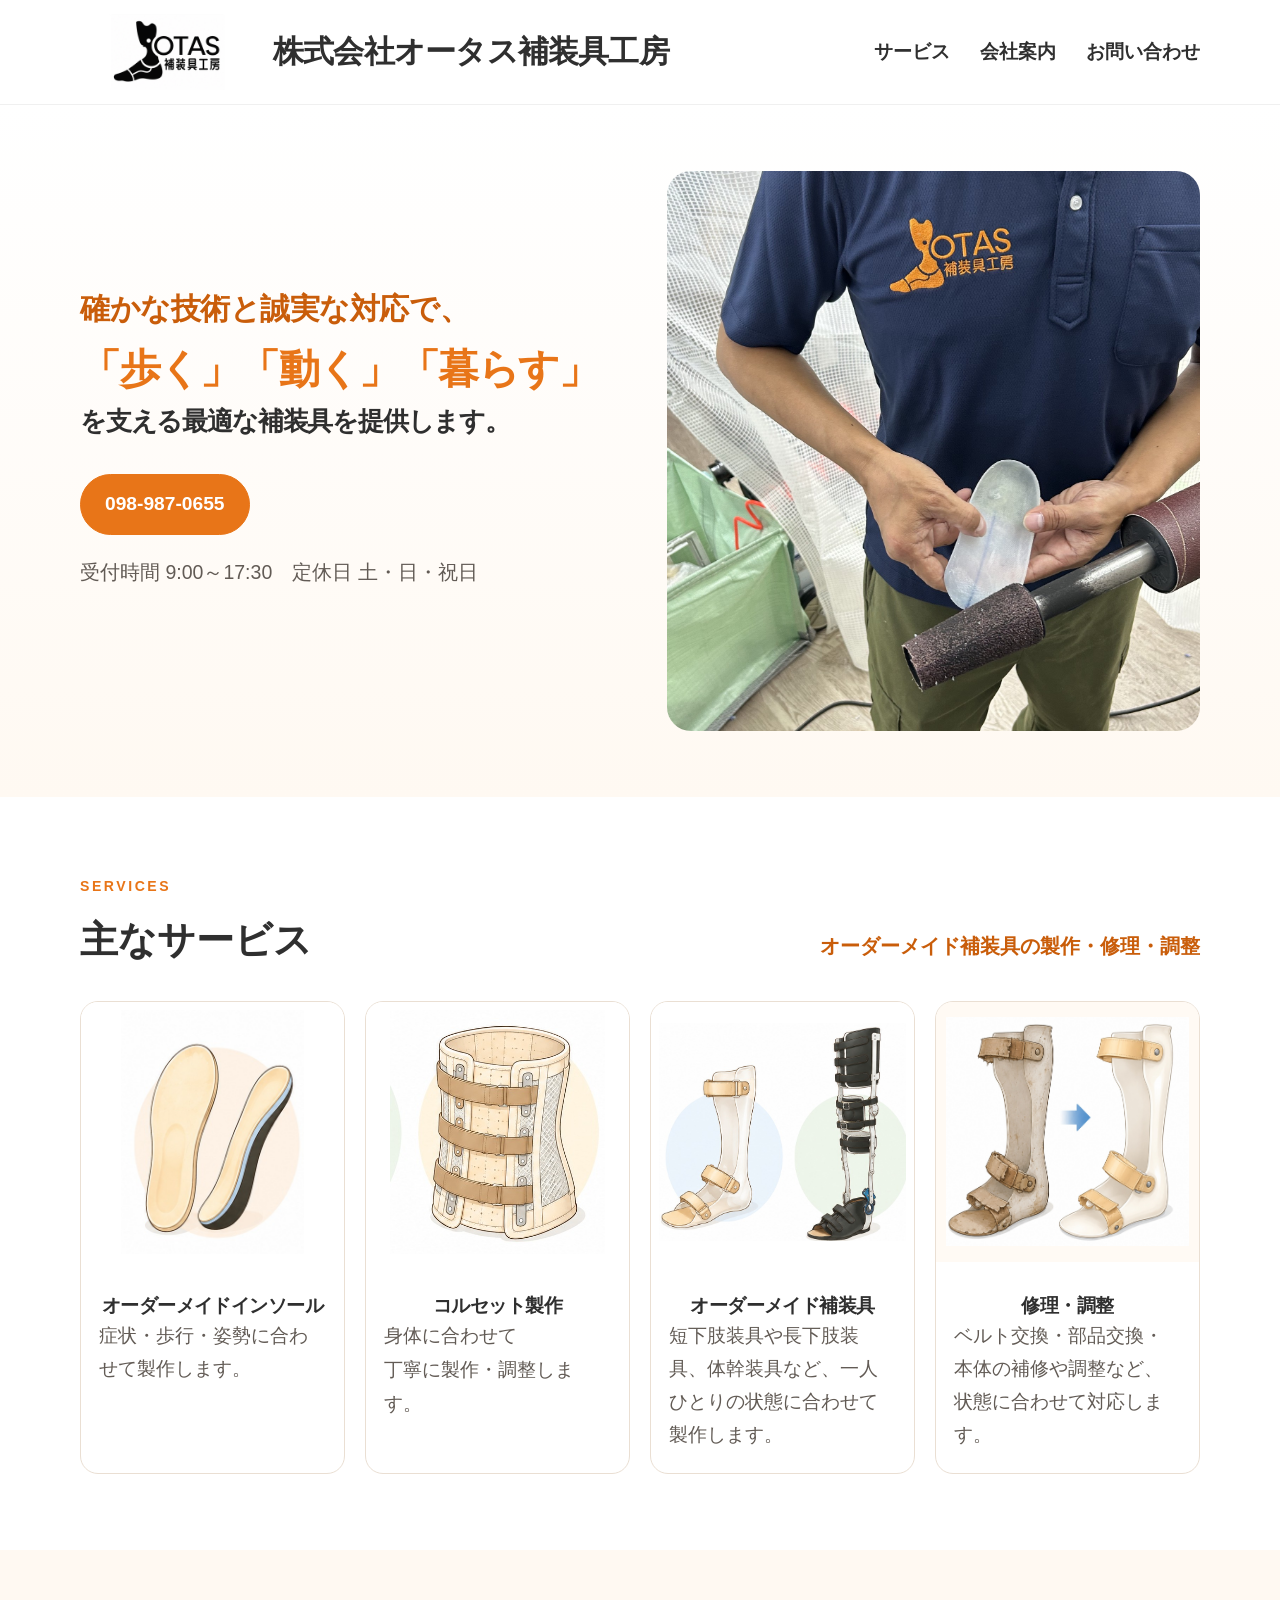
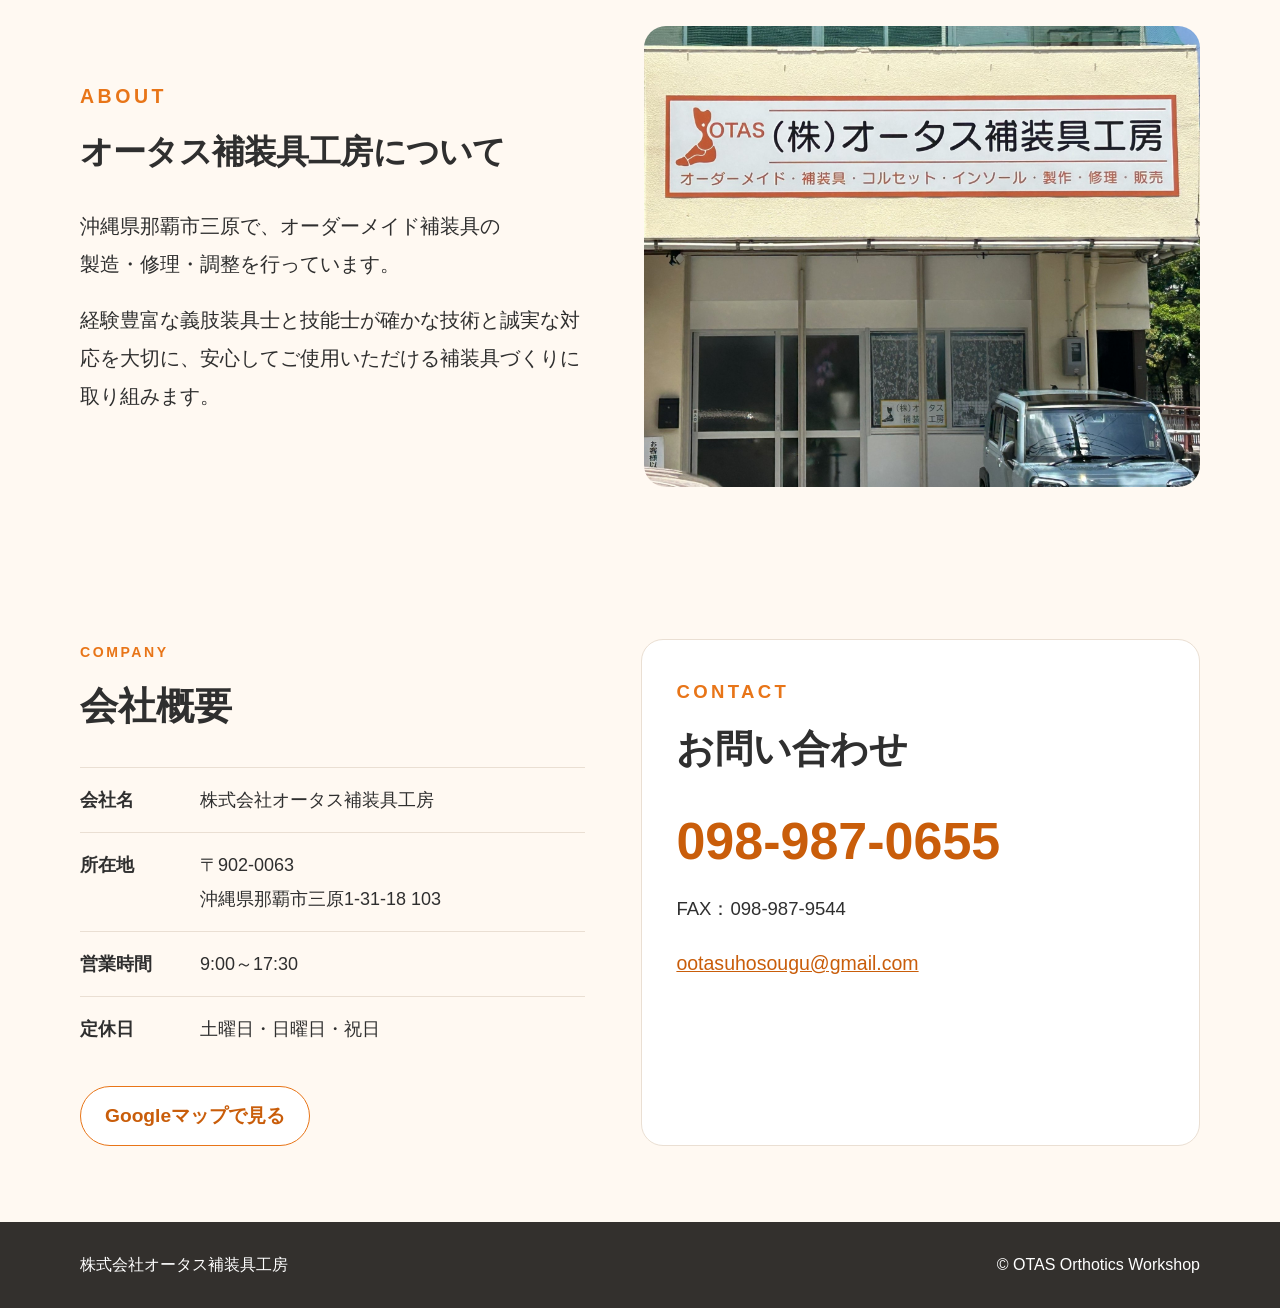
==== index.html @ a8b382e2 "Add files via upload" ====
<!doctype html>
<html lang="ja">
<head>
  <meta charset="utf-8">
  <meta name="viewport" content="width=device-width, initial-scale=1">
  <title>株式会社オータス補装具工房｜沖縄県那覇市</title>
  <meta name="description" content="沖縄県那覇市の株式会社オータス補装具工房。オーダーメイド補装具、コルセット、インソールの製作・修理・調整を行っています。">
  <link rel="stylesheet" href="style.css">
</head>
<body>
<header class="site-header">
  <div class="container header-inner">
    <a class="brand" href="#top">
      <img src="assets/logo.png" alt="OTAS 補装具工房">
      <span>株式会社オータス補装具工房</span>
    </a>
    <button class="menu-button" aria-expanded="false" aria-controls="site-nav">メニュー</button>
    <nav id="site-nav" class="site-nav">
      <a href="#services">サービス</a>
      <a href="#about">会社案内</a>
      <a href="#contact">お問い合わせ</a>
    </nav>
  </div>
</header>

<main id="top">
  <section class="hero">
    <div class="container hero-grid">
      <div class="hero-copy">
        <p class="eyebrow hero-one-line">確かな技術と誠実な対応で、</p>
        <h1>
          <span class="hero-phrase">「歩く」「動く」「暮らす」</span>
          <span class="hero-support-full">を支える最適な補装具を提供します。</span>
        </h1>
        
        <a class="button primary" href="tel:0989870655">098-987-0655</a>
        <p class="small-note">受付時間 9:00～17:30　定休日 土・日・祝日</p>
      </div>
      <img class="hero-photo" src="assets/hero-work-rotated.jpg" alt="インソールを仕上げている様子">
    </div>
  </section>

  <section id="services" class="section">
    <div class="container">
      <p class="section-kicker">SERVICES</p>
      <div class="services-heading">
        <h2>主なサービス</h2>
        <p>オーダーメイド補装具の製作・修理・調整</p>
      </div>
      <div class="service-grid">
        <article>
          <img class="service-photo service-photo-contain" src="assets/insole-service.jpg" alt="オーダーメイドインソール">
          <h3>オーダーメイドインソール</h3>
          <p>症状・歩行・姿勢に合わせて製作します。</p>
        </article>
        <article>
          <img class="service-photo service-photo-contain" src="assets/corset-service-v9.jpg" alt="コルセット製作">
          <h3>コルセット製作</h3>
          <p>身体に合わせて<br>丁寧に製作・調整します。</p>
        </article>
        <article>
          <img class="service-photo service-photo-contain" src="assets/orthotics-service.jpg" alt="短下肢装具と長下肢装具">
          <h3>オーダーメイド補装具</h3>
          <p>短下肢装具や長下肢装具、体幹装具など、一人ひとりの状態に合わせて製作します。</p>
        </article>
        <article>
          <img class="service-photo service-photo-contain repair-before-after" src="assets/repair-service-v9.jpg" alt="修理前と修理後の短下肢装具">
          <h3>修理・調整</h3>
          <p>ベルト交換・部品交換・本体の補修や調整など、状態に合わせて対応します。</p>
        </article>
      </div>
    </div>
  </section>

  <section id="about" class="section soft">
    <div class="container about-grid">
      <div>
        <p class="section-kicker">ABOUT</p>
        <h2 class="about-title">オータス補装具工房について</h2>
        <p class="about-copy">
          <span class="about-line">沖縄県那覇市三原で、オーダーメイド補装具の</span>
          <span class="about-line">製造・修理・調整を行っています。</span>
          <span class="about-gap" aria-hidden="true"></span>
          <span class="about-line">経験豊富な義肢装具士と技能士が確かな技術と誠実な対応を大切に、安心してご使用いただける補装具づくりに取り組みます。</span>
        </p>
      </div>
      <img src="assets/exterior.jpg" alt="株式会社オータス補装具工房の外観">
    </div>
  </section>

  <section id="contact" class="section soft">
    <div class="container contact-grid">
      <div>
        <p class="section-kicker">COMPANY</p>
        <h2>会社概要</h2>
        <dl>
          <div><dt>会社名</dt><dd>株式会社オータス補装具工房</dd></div>
          <div><dt>所在地</dt><dd>〒902-0063<br>沖縄県那覇市三原1-31-18 103</dd></div>
          <div><dt>営業時間</dt><dd>9:00～17:30</dd></div>
          <div><dt>定休日</dt><dd>土曜日・日曜日・祝日</dd></div>
        </dl>
        <a class="button secondary" target="_blank" rel="noopener" href="https://www.google.com/maps/search/?api=1&query=%E6%B2%96%E7%B8%84%E7%9C%8C%E9%82%A3%E8%A6%87%E5%B8%82%E4%B8%89%E5%8E%9F1-31-18">Googleマップで見る</a>
      </div>
      <div class="contact-box">
        <p class="section-kicker">CONTACT</p>
        <h2>お問い合わせ</h2>
        <a class="phone" href="tel:0989870655">098-987-0655</a>
        <p>FAX：098-987-9544</p>
        <a class="mail" href="mailto:ootasuhosougu@gmail.com">ootasuhosougu@gmail.com</a>
      </div>
    </div>
  </section>
</main>

<footer>
  <div class="container footer-inner">
    <span>株式会社オータス補装具工房</span>
    <span>© OTAS Orthotics Workshop</span>
  </div>
</footer>
<script src="script.js"></script>
</body>
</html>
---- style.css ----
:root{
  --orange:#e87518;
  --orange-dark:#c95d0a;
  --cream:#fff9f2;
  --text:#2f2f2f;
  --muted:#625b55;
  --line:#eadfd3;
  --max:1120px;
}
*{box-sizing:border-box}
html{scroll-behavior:smooth}
body{
  margin:0;
  font-family:"Yu Mincho","Hiragino Mincho ProN","Noto Serif JP","Yu Gothic","Hiragino Kaku Gothic ProN",sans-serif;
  color:var(--text);
  line-height:1.9;
  background:#fff;
  font-size:18px;
}
img{display:block;max-width:100%}
a{color:inherit}
.container{width:min(calc(100% - 40px),var(--max));margin:auto}
.site-header{position:sticky;top:0;z-index:10;background:rgba(255,255,255,.97);border-bottom:1px solid rgba(0,0,0,.06)}
.header-inner{min-height:78px;display:flex;align-items:center;justify-content:space-between;gap:24px}
.brand{display:flex;align-items:center;gap:14px;text-decoration:none;font-weight:700;font-size:1.22rem}
.brand img{width:118px;height:52px;object-fit:contain}
.site-nav{display:flex;gap:30px}
.site-nav a{text-decoration:none;font-weight:700;font-size:1rem}
.menu-button{display:none;border:1px solid var(--line);background:#fff;border-radius:999px;padding:9px 15px;font-size:1rem}

.hero{padding:66px 0;background:linear-gradient(180deg,#fff 0%,var(--cream) 100%)}
.hero-grid{display:grid;grid-template-columns:1fr 1fr;gap:54px;align-items:center}
.eyebrow{color:var(--orange-dark);font-weight:700;margin:0 0 12px;font-size:1.22rem}
h1{font-size:clamp(2.15rem,4vw,3.7rem);line-height:1.5;margin:0;letter-spacing:.01em}
.hero-keywords{color:var(--orange);white-space:nowrap}
.hero-sub{color:var(--muted);font-weight:700;margin:24px 0;font-size:1.22rem}
.hero-photo{width:100%;height:560px;object-fit:cover;object-position:center 48%;border-radius:24px}
.button{display:inline-flex;align-items:center;justify-content:center;min-height:50px;padding:11px 24px;border-radius:999px;text-decoration:none;font-weight:700;border:1px solid var(--orange);font-size:1.20rem}
.primary{background:var(--orange);color:#fff}
.secondary{background:#fff;color:var(--orange-dark)}
.small-note{font-size:1.22rem;color:var(--muted)}

.section{padding:76px 0}
.soft{background:var(--cream)}
.section-kicker{font-size:.88rem;letter-spacing:.18em;color:var(--orange);font-weight:800;margin:0}
h2{font-size:clamp(1.85rem,3vw,2.45rem);margin:4px 0 24px}
.service-grid{display:grid;grid-template-columns:repeat(4,1fr);gap:20px}
.service-grid article{border:1px solid var(--line);border-radius:18px;overflow:hidden;background:#fff}
.service-grid img{width:100%;height:220px;object-fit:cover}
.service-grid h3{font-size:1.38rem;margin:20px 20px 8px}
.service-grid p{font-size:1.20rem;color:var(--muted);margin:0 20px 22px}

.about-grid{display:grid;grid-template-columns:1fr 1.1fr;gap:58px;align-items:center}
.about-grid p{font-size:1.22rem}
.about-grid img{width:100%;max-height:500px;object-fit:cover;border-radius:22px}
.gallery{display:grid;grid-template-columns:repeat(3,1fr);gap:20px}
.gallery figure{margin:0}
.gallery img{width:100%;height:320px;object-fit:cover;border-radius:18px}
.gallery figcaption{font-weight:700;padding-top:12px;font-size:1.22rem}

.contact-grid{display:grid;grid-template-columns:.95fr 1.05fr;gap:56px}
dl{margin:0 0 24px}
dl div{display:grid;grid-template-columns:120px 1fr;border-top:1px solid var(--line);padding:15px 0}
dt{font-weight:700}
dd{margin:0}
.contact-box{background:#fff;border:1px solid var(--line);border-radius:22px;padding:34px}
.contact-box p,.contact-box a{font-size:1.22rem}
.phone{display:block;color:var(--orange-dark);font-size:clamp(2.1rem,5vw,3.25rem)!important;font-weight:800;text-decoration:none;line-height:1.2;margin:14px 0}
.mail{color:var(--orange-dark);overflow-wrap:anywhere}

footer{background:#33302d;color:#fff;padding:28px 0}
.footer-inner{display:flex;justify-content:space-between;gap:20px;font-size:1rem}

@media(max-width:900px){
  body{font-size:17px}
  .brand span{display:none}
  .menu-button{display:block}
  .site-nav{display:none;position:absolute;top:78px;left:0;right:0;background:#fff;padding:18px 20px;border-bottom:1px solid var(--line);flex-direction:column}
  .site-nav.open{display:flex}
  .hero-grid,.about-grid,.contact-grid{grid-template-columns:1fr}
  .hero-photo{height:500px}
  .service-grid{grid-template-columns:repeat(2,1fr)}
}
@media(max-width:620px){
  body{font-size:17px}
  .container{width:min(calc(100% - 28px),var(--max))}
  .hero{padding:52px 0}
  h1{font-size:2rem}
  .hero-keywords{font-size:.92em}
  .hero-photo{height:430px}
  .service-grid,.gallery{grid-template-columns:1fr}
  .service-grid img{height:250px}
  .gallery img{height:320px}
  .section{padding:64px 0}
  dl div{grid-template-columns:95px 1fr}
  .footer-inner{flex-direction:column}
}

/* Final readability adjustments */
.keep-line{
  display:block;
  white-space:nowrap;
  font-size:.84em;
  letter-spacing:-.025em;
  line-height:1.25;
}
.support-line{
  display:block;
  margin-top:.18em;
}
.service-grid h3{
  white-space:nowrap;
  font-size:1.18rem;
  letter-spacing:-.03em;
}
.service-grid p{
  font-size:1.18rem;
  line-height:1.75;
}
.site-nav a{
  font-size:1.16rem;
}
.company-list dt,
.company-list dd,
.contact-box p,
.mail{
  font-size:1.16rem;
}
.gallery figcaption{
  font-size:1.18rem;
}
@media(max-width:1100px){
  .keep-line{font-size:.74em}
  .service-grid h3{font-size:1.05rem}
}
@media(max-width:900px){
  body{font-size:18px}
  .keep-line{
    font-size:.82em;
    letter-spacing:-.045em;
  }
  .service-grid h3{
    font-size:1.18rem;
  }
}
@media(max-width:620px){
  body{font-size:17.5px}
  .keep-line{
    font-size:.66em;
    letter-spacing:-.06em;
  }
  .support-line{
    font-size:.92em;
  }
  .service-grid h3{
    font-size:1.17rem;
    white-space:nowrap;
  }
  .service-grid p{
    font-size:1.08rem;
  }
}

/* v4 requested layout refinements */
.hero-copy{
  min-width:0;
}
.hero-one-line{
  white-space:nowrap;
  font-size:clamp(1.4rem,2.2vw,2.15rem);
  line-height:1.25;
  letter-spacing:.01em;
  margin-bottom:18px;
}
h1{
  display:flex;
  flex-direction:column;
  gap:.10em;
}
.hero-phrase{
  display:block;
  white-space:nowrap;
  color:var(--orange);
  font-size:clamp(2rem,3.2vw,3.25rem);
  line-height:1.25;
  letter-spacing:-.035em;
}
.hero-support{
  display:block;
  white-space:nowrap;
  font-size:clamp(1.55rem,2.6vw,2.55rem);
  line-height:1.3;
  letter-spacing:-.03em;
}
.hero-final{
  display:block;
  font-size:clamp(1.55rem,2.6vw,2.55rem);
  line-height:1.3;
}
.services-heading{
  display:flex;
  align-items:baseline;
  justify-content:space-between;
  gap:28px;
  margin-bottom:24px;
}
.services-heading h2{
  margin-bottom:0;
  white-space:nowrap;
}
.services-heading p{
  margin:0;
  font-size:1.28rem;
  font-weight:700;
  color:var(--orange-dark);
  text-align:right;
}
.about-title{
  white-space:nowrap;
  font-size:clamp(1.8rem,2.6vw,2.45rem);
  letter-spacing:-.025em;
}
@media(max-width:1100px){
  .hero-one-line{font-size:1.55rem}
  .hero-phrase{font-size:2.55rem}
  .hero-support,.hero-final{font-size:2rem}
  .services-heading p{font-size:1.16rem}
}
@media(max-width:900px){
  .services-heading{
    align-items:flex-start;
  }
  .services-heading p{
    max-width:52%;
  }
  .about-title{
    font-size:2rem;
  }
}
@media(max-width:620px){
  .hero-one-line{
    font-size:1.16rem;
    letter-spacing:-.04em;
  }
  .hero-phrase{
    font-size:1.55rem;
    letter-spacing:-.07em;
  }
  .hero-support{
    font-size:1.29rem;
    letter-spacing:-.065em;
  }
  .hero-final{
    font-size:1.38rem;
  }
  .services-heading{
    display:grid;
    grid-template-columns:auto 1fr;
    align-items:end;
    gap:12px;
  }
  .services-heading h2{
    font-size:1.72rem;
  }
  .services-heading p{
    max-width:none;
    font-size:.96rem;
    line-height:1.45;
  }
  .about-title{
    font-size:1.6rem;
    letter-spacing:-.05em;
  }
}

/* v5 service image refinements */
.service-grid article:nth-child(3) img,
.service-grid article:nth-child(4) img{
  object-fit:cover;
  object-position:center;
}

/* v6: 修理・調整画像をカード枠内に収める */
.service-grid article:nth-child(4) img{
  width:100%;
  height:220px;
  object-fit:contain;
  object-position:center;
  background:#fffaf4;
  padding:10px;
}
@media(max-width:620px){
  .service-grid article:nth-child(4) img{
    height:250px;
    padding:12px;
  }
}

/* v7: ユーザー提供画像を実サイトへ反映 */
.service-grid .service-photo-contain{
  width:100%;
  height:260px;
  object-fit:contain !important;
  object-position:center;
  background:#fff;
  padding:8px;
}
.service-grid .repair-before-after{
  height:260px;
  padding:6px;
}
@media(max-width:900px){
  .service-grid .service-photo-contain,
  .service-grid .repair-before-after{
    height:300px;
  }
}
@media(max-width:620px){
  .service-grid .service-photo-contain,
  .service-grid .repair-before-after{
    height:auto;
    max-height:440px;
  }
}

/* v8 service image replacements */
.service-grid .service-photo-contain{
  width:100%;
  height:260px;
  object-fit:contain !important;
  object-position:center;
  background:#fff;
  padding:8px;
}
@media(max-width:900px){
  .service-grid .service-photo-contain{height:300px;}
}
@media(max-width:620px){
  .service-grid .service-photo-contain{height:auto;max-height:440px;}
}

/* v9: requested service image replacements */
.service-grid .service-photo-contain{
  width:100%;
  height:260px;
  object-fit:contain !important;
  object-position:center;
  background:#fff;
  padding:8px;
}


/* v12: サービス4項目の画像・見出し・本文の開始位置をそろえる */
.service-grid > article{
  display:grid;
  grid-template-rows:260px 3.2em 1fr;
  align-items:start;
}

.service-grid > article > img{
  width:100%;
  height:260px !important;
  object-fit:contain !important;
  object-position:center;
  background:#fff;
  padding:8px;
}

.service-grid > article > h3{
  min-height:3.2em;
  margin:14px 18px 8px !important;
  display:flex;
  align-items:center;
  justify-content:center;
  text-align:center;
  line-height:1.35;
}

.service-grid > article > p{
  margin:0 18px 22px !important;
}

@media(max-width:900px){
  .service-grid > article{
    grid-template-rows:300px 3.2em 1fr;
  }
  .service-grid > article > img{
    height:300px !important;
  }
}

@media(max-width:620px){
  .service-grid > article{
    grid-template-rows:auto auto 1fr;
  }
  .service-grid > article > img{
    height:auto !important;
    max-height:440px;
  }
  .service-grid > article > h3{
    min-height:auto;
  }
}

/* v13-fixed: final typography refinements requested by user */

/* Header: larger logo + company name */
.site-header .header-inner{
  min-height:104px;
}
.site-header .brand{
  gap:18px;
  font-weight:800;
}
.site-header .brand img{
  width:175px;
  height:78px;
  object-fit:contain;
}
.site-header .brand span{
  font-size:clamp(1.75rem,2.45vw,2.45rem);
  line-height:1.15;
  white-space:nowrap;
  letter-spacing:-.025em;
}

/* Hero lead line */
.hero-one-line{
  white-space:nowrap;
  font-size:clamp(1.6rem,2.35vw,2.25rem) !important;
  font-weight:800;
  line-height:1.2;
  letter-spacing:-.015em;
}

/* Main hero phrase and the requested one-line supporting sentence */
.hero-phrase{
  display:block;
  white-space:nowrap;
  font-size:clamp(2.2rem,3.2vw,3.25rem) !important;
  line-height:1.22;
}
.hero-support-full{
  display:block;
  white-space:nowrap;
  font-size:clamp(1.42rem,2.05vw,2.03rem);
  line-height:1.35;
  letter-spacing:-.045em;
  margin-top:.12em;
}

/* About copy */
.about-copy{
  font-size:1.22rem;
  line-height:1.95;
}

/* Keep corset requested break readable */
.service-grid > article:nth-child(2) > p{
  line-height:1.8;
}

/* Tablet */
@media(max-width:1100px){
  .site-header .brand img{
    width:145px;
    height:66px;
  }
  .site-header .brand span{
    font-size:1.85rem;
  }
  .hero-one-line{
    font-size:1.55rem !important;
  }
  .hero-support-full{
    font-size:1.52rem;
    letter-spacing:-.055em;
  }
}

/* Mobile: retain the existing compact header behavior */
@media(max-width:900px){
  .site-header .header-inner{
    min-height:82px;
  }
  .site-header .brand img{
    width:128px;
    height:58px;
  }
  .site-header .brand span{
    display:none;
  }
}

@media(max-width:620px){
  .hero-one-line{
    font-size:1.15rem !important;
    letter-spacing:-.045em;
  }
  .hero-phrase{
    font-size:1.58rem !important;
    letter-spacing:-.065em;
  }
  .hero-support-full{
    font-size:1.08rem;
    letter-spacing:-.07em;
  }
  .about-copy{
    font-size:1.08rem;
  }
}

/* v14: requested spacing and ABOUT line breaks */
.hero-copy .button.primary{
  margin-top:2.2rem;
}

/* ABOUT: exact requested visual line structure */
.about-copy .about-line{
  display:block;
}
.about-copy .about-gap{
  display:block;
  height:1.15rem;
}
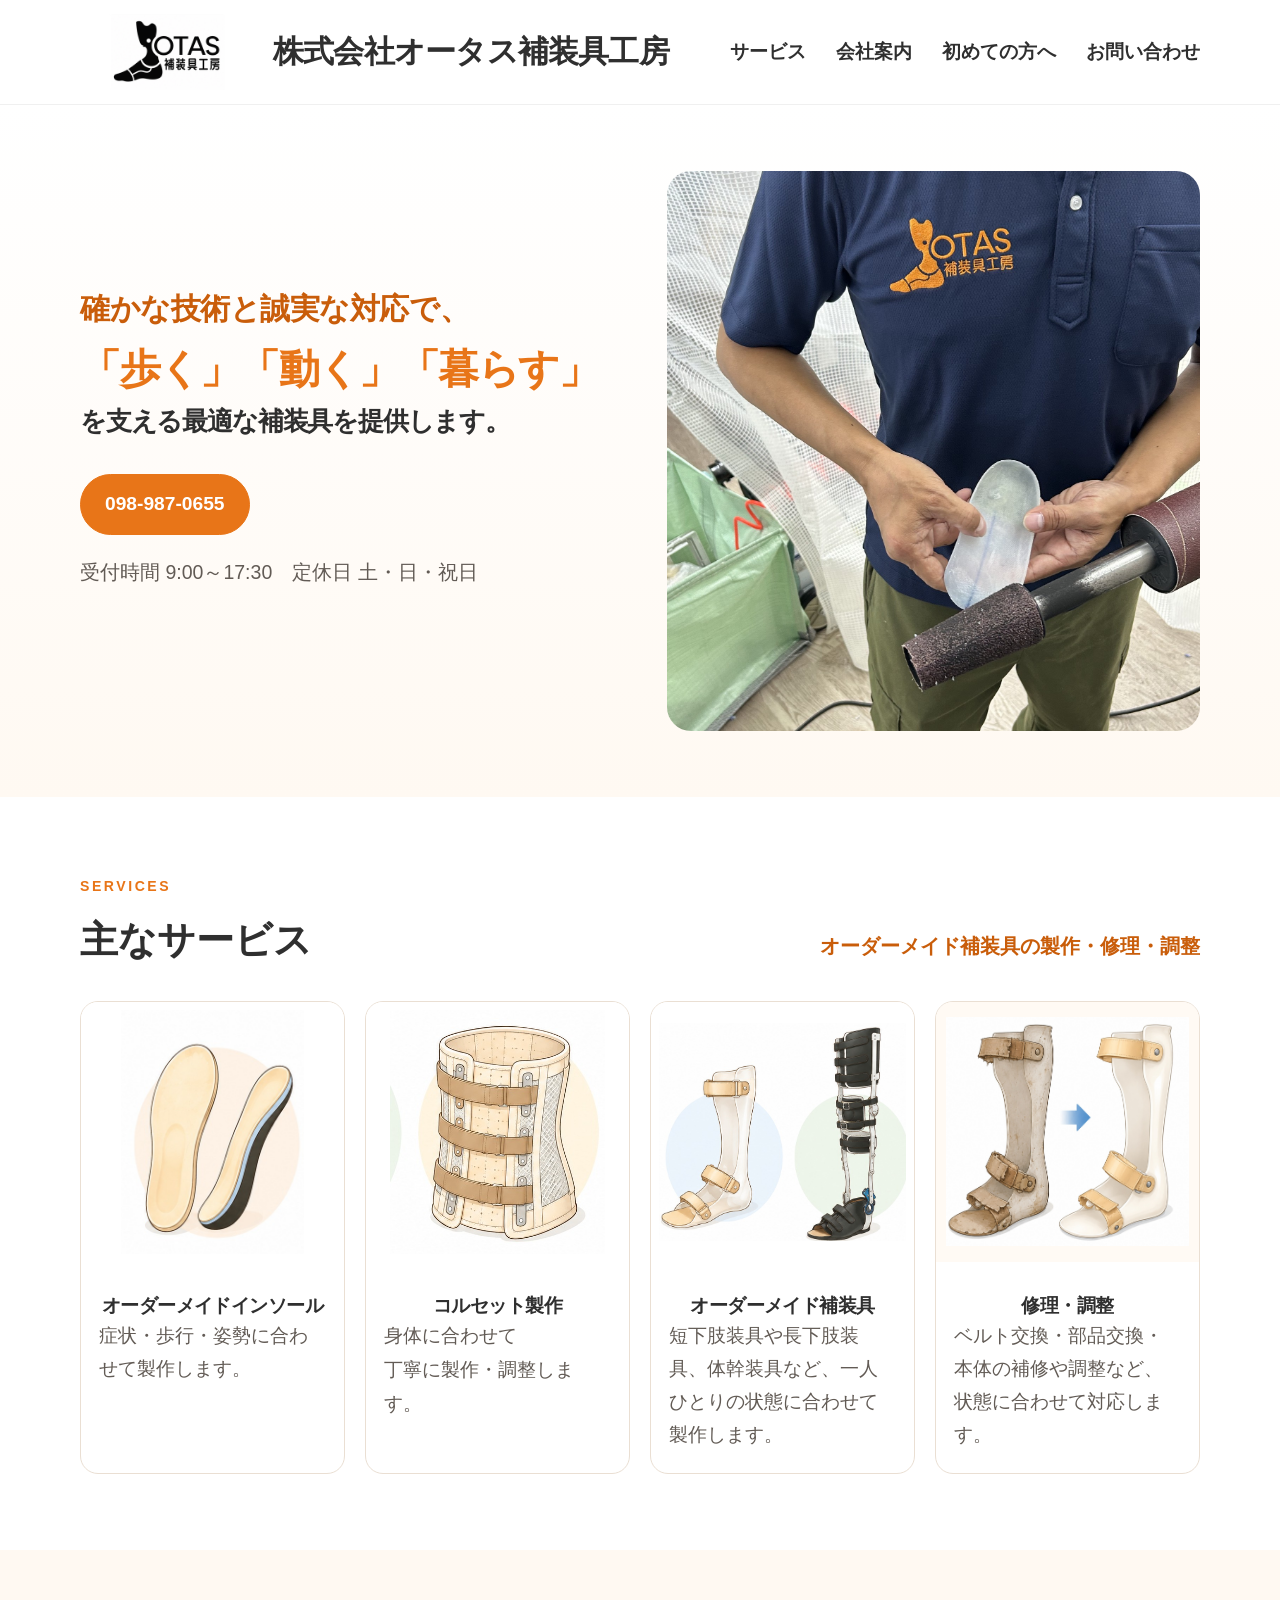
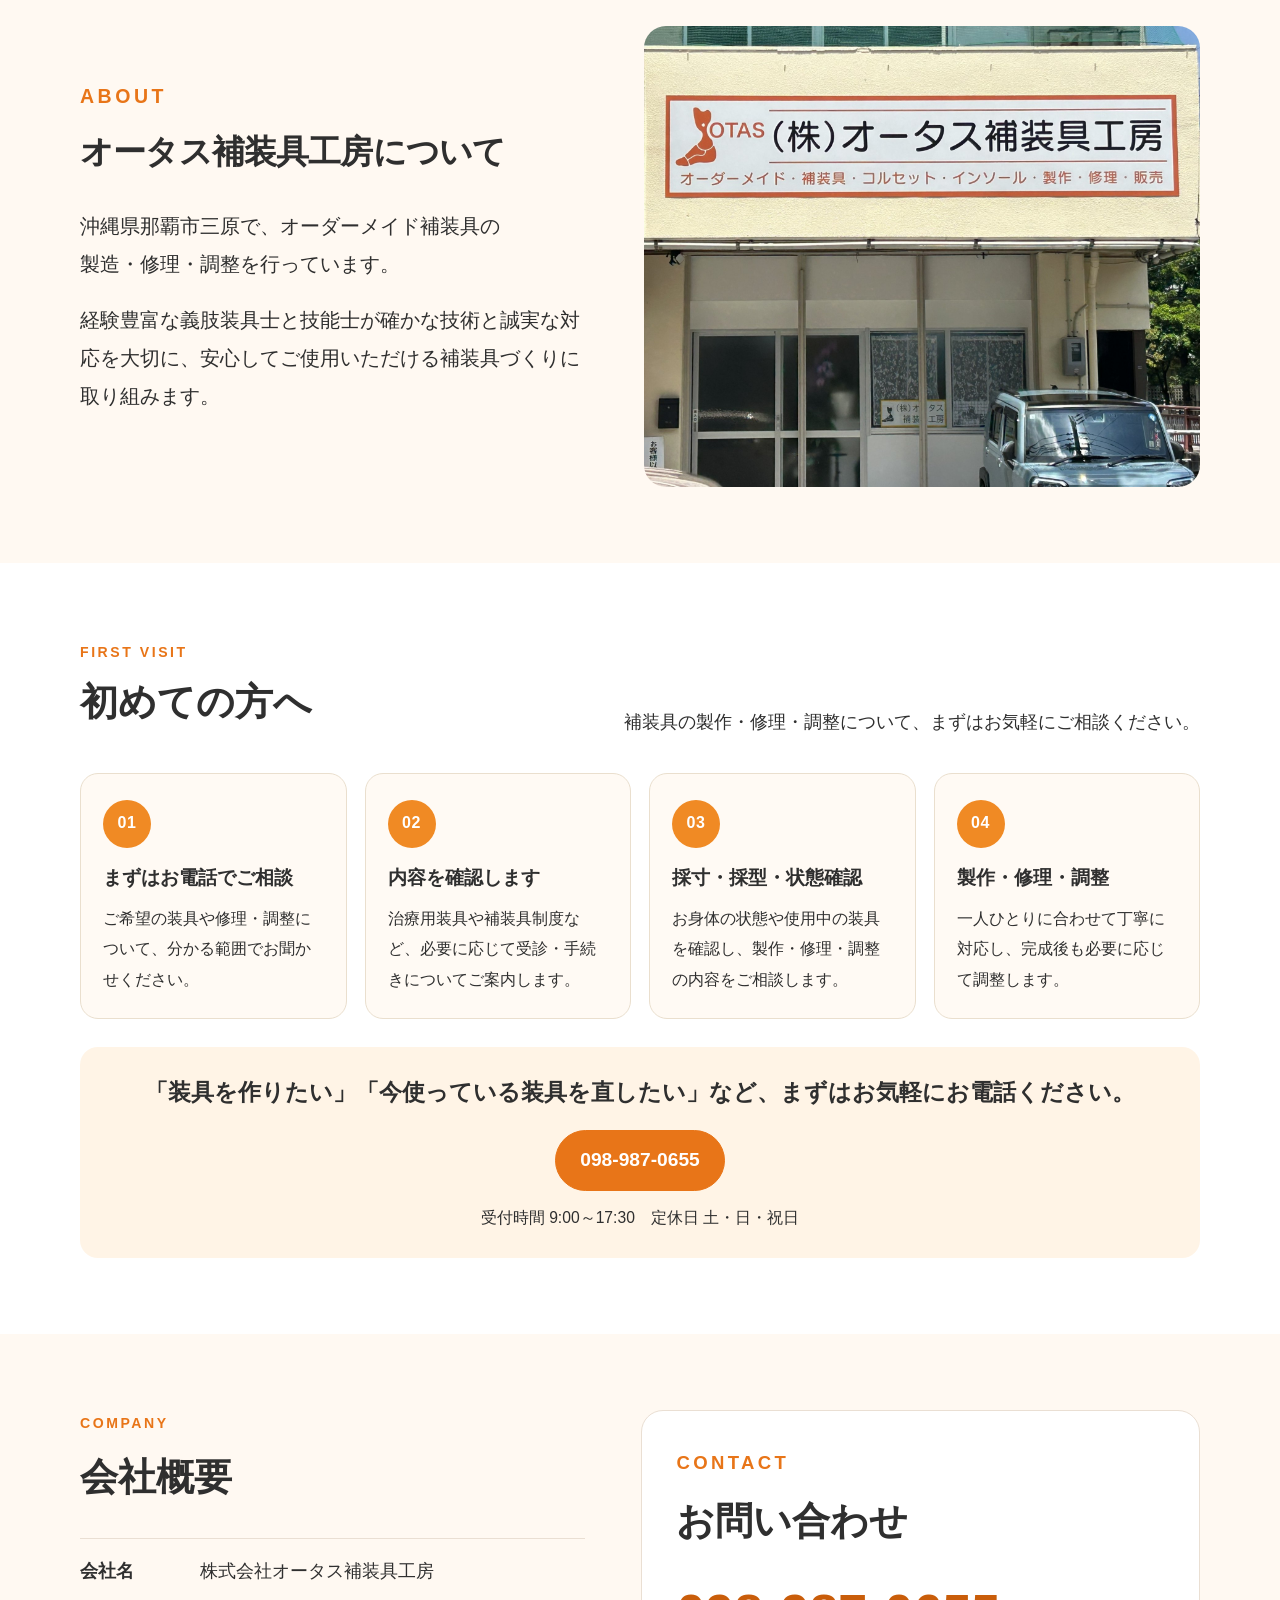
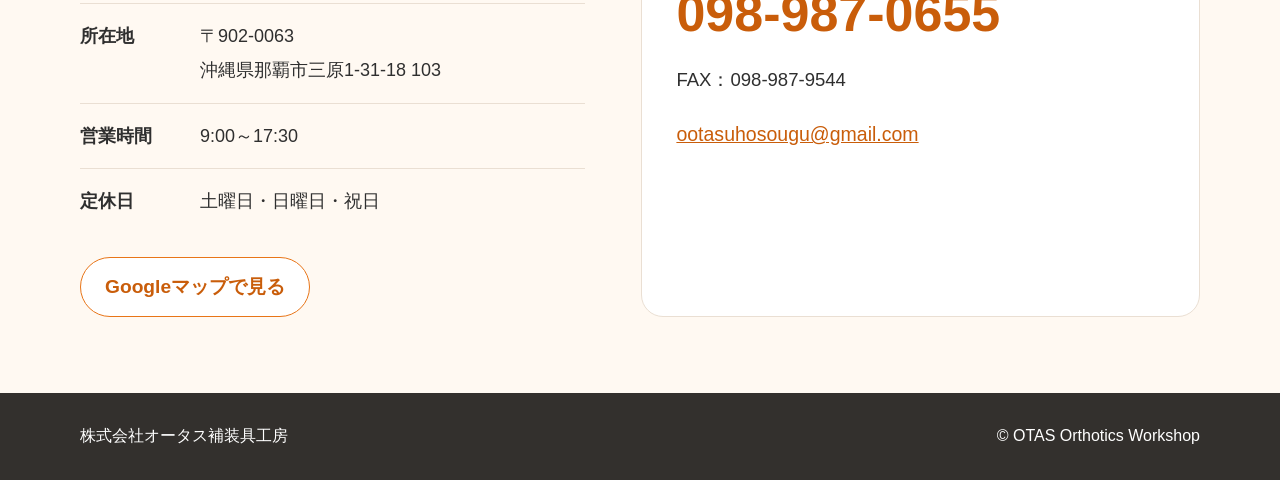
==== commit 37b48459: "Add files via upload" ====
--- a/index.html
+++ b/index.html
@@ -3,9 +3,112 @@
 <head>
   <meta charset="utf-8">
   <meta name="viewport" content="width=device-width, initial-scale=1">
-  <title>株式会社オータス補装具工房｜沖縄県那覇市</title>
-  <meta name="description" content="沖縄県那覇市の株式会社オータス補装具工房。オーダーメイド補装具、コルセット、インソールの製作・修理・調整を行っています。">
+  <title>オータス補装具工房｜沖縄県那覇市の補装具・オーダーメイドインソール</title>
+  <meta name="description" content="沖縄県那覇市三原の株式会社オータス補装具工房。短下肢装具・長下肢装具・コルセット・オーダーメイドインソールなど、補装具の製作・修理・調整に対応しています。">
   <link rel="stylesheet" href="style.css">
+
+  <meta name="description" content="沖縄県那覇市三原のオータス補装具工房。オーダーメイド補装具、短下肢装具・長下肢装具、コルセット、インソールの製作・修理・調整を行っています。">
+  <meta name="robots" content="index,follow,max-image-preview:large">
+  <link rel="canonical" href="https://otas-hosougukoubou.com/">
+  <meta property="og:locale" content="ja_JP">
+  <meta property="og:type" content="website">
+  <meta property="og:site_name" content="オータス補装具工房">
+  <meta property="og:title" content="オータス補装具工房｜沖縄県那覇市のオーダーメイド補装具・インソール">
+  <meta property="og:description" content="沖縄県那覇市三原のオータス補装具工房。オーダーメイド補装具、短下肢装具・長下肢装具、コルセット、インソールの製作・修理・調整を行っています。">
+  <meta property="og:url" content="https://otas-hosougukoubou.com/">
+  <meta name="twitter:card" content="summary">
+<script type="application/ld+json">
+{
+  "@context": "https://schema.org",
+  "@type": "LocalBusiness",
+  "@id": "https://otas-hosougukoubou.com/#business",
+  "name": "株式会社オータス補装具工房",
+  "alternateName": "オータス補装具工房",
+  "url": "https://otas-hosougukoubou.com/",
+  "telephone": "+81-98-987-0655",
+  "email": "ootasuhosougu@gmail.com",
+  "description": "沖縄県那覇市三原で、オーダーメイド補装具の製造・修理・調整を行う補装具工房です。",
+  "address": {
+    "@type": "PostalAddress",
+    "postalCode": "902-0063",
+    "streetAddress": "三原1-31-18 103",
+    "addressLocality": "那覇市",
+    "addressRegion": "沖縄県",
+    "addressCountry": "JP"
+  },
+  "areaServed": [
+    {
+      "@type": "City",
+      "name": "那覇市"
+    },
+    {
+      "@type": "AdministrativeArea",
+      "name": "沖縄県"
+    }
+  ],
+  "openingHoursSpecification": [
+    {
+      "@type": "OpeningHoursSpecification",
+      "dayOfWeek": [
+        "Monday",
+        "Tuesday",
+        "Wednesday",
+        "Thursday",
+        "Friday"
+      ],
+      "opens": "09:00",
+      "closes": "17:30"
+    }
+  ],
+  "knowsAbout": [
+    "補装具",
+    "短下肢装具",
+    "長下肢装具",
+    "コルセット",
+    "オーダーメイドインソール",
+    "装具修理",
+    "装具調整"
+  ],
+  "hasOfferCatalog": {
+    "@type": "OfferCatalog",
+    "name": "主なサービス",
+    "itemListElement": [
+      {
+        "@type": "Offer",
+        "itemOffered": {
+          "@type": "Service",
+          "name": "オーダーメイドインソール",
+          "serviceType": "症状・歩行・姿勢に合わせたオーダーメイドインソール製作"
+        }
+      },
+      {
+        "@type": "Offer",
+        "itemOffered": {
+          "@type": "Service",
+          "name": "コルセット製作",
+          "serviceType": "身体に合わせたコルセットの製作・調整"
+        }
+      },
+      {
+        "@type": "Offer",
+        "itemOffered": {
+          "@type": "Service",
+          "name": "オーダーメイド補装具",
+          "serviceType": "短下肢装具・長下肢装具などのオーダーメイド補装具製作"
+        }
+      },
+      {
+        "@type": "Offer",
+        "itemOffered": {
+          "@type": "Service",
+          "name": "修理・調整",
+          "serviceType": "補装具のベルト交換・部品交換・本体補修・適合調整"
+        }
+      }
+    ]
+  }
+}
+</script>
 </head>
 <body>
 <header class="site-header">
@@ -18,6 +121,7 @@
     <nav id="site-nav" class="site-nav">
       <a href="#services">サービス</a>
       <a href="#about">会社案内</a>
+      <a href="#first-visit">初めての方へ</a>
       <a href="#contact">お問い合わせ</a>
     </nav>
   </div>
@@ -88,6 +192,49 @@
     </div>
   </section>
 
+
+  <section id="first-visit" class="section first-visit">
+    <div class="container">
+      <p class="section-kicker">FIRST VISIT</p>
+      <div class="first-visit-heading">
+        <h2>初めての方へ</h2>
+        <p>補装具の製作・修理・調整について、まずはお気軽にご相談ください。</p>
+      </div>
+
+      <div class="first-visit-grid">
+        <article class="visit-step">
+          <span class="step-number">01</span>
+          <h3>まずはお電話でご相談</h3>
+          <p>ご希望の装具や修理・調整について、分かる範囲でお聞かせください。</p>
+        </article>
+
+        <article class="visit-step">
+          <span class="step-number">02</span>
+          <h3>内容を確認します</h3>
+          <p>治療用装具や補装具制度など、必要に応じて受診・手続きについてご案内します。</p>
+        </article>
+
+        <article class="visit-step">
+          <span class="step-number">03</span>
+          <h3>採寸・採型・状態確認</h3>
+          <p>お身体の状態や使用中の装具を確認し、製作・修理・調整の内容をご相談します。</p>
+        </article>
+
+        <article class="visit-step">
+          <span class="step-number">04</span>
+          <h3>製作・修理・調整</h3>
+          <p>一人ひとりに合わせて丁寧に対応し、完成後も必要に応じて調整します。</p>
+        </article>
+      </div>
+
+      <div class="first-visit-note">
+        <p>「装具を作りたい」「今使っている装具を直したい」など、まずはお気軽にお電話ください。</p>
+        <a class="button primary" href="tel:0989870655">098-987-0655</a>
+        <span>受付時間 9:00～17:30　定休日 土・日・祝日</span>
+      </div>
+    </div>
+  </section>
+
   <section id="contact" class="section soft">
     <div class="container contact-grid">
       <div>
--- a/style.css
+++ b/style.css
@@ -524,3 +524,118 @@
   display:block;
   height:1.15rem;
 }
+
+
+/* v17: 初めての方へ / ご依頼の流れ */
+.first-visit{
+  background:#fff;
+}
+.first-visit-heading{
+  display:flex;
+  align-items:end;
+  justify-content:space-between;
+  gap:28px;
+  margin-bottom:34px;
+}
+.first-visit-heading h2{
+  margin:0;
+}
+.first-visit-heading p{
+  margin:0;
+  max-width:620px;
+  font-size:1.12rem;
+  line-height:1.8;
+}
+.first-visit-grid{
+  display:grid;
+  grid-template-columns:repeat(4, 1fr);
+  gap:18px;
+}
+.visit-step{
+  position:relative;
+  padding:26px 22px 24px;
+  border:1px solid #eadfce;
+  border-radius:18px;
+  background:#fffaf4;
+  min-height:220px;
+}
+.step-number{
+  display:inline-flex;
+  align-items:center;
+  justify-content:center;
+  width:48px;
+  height:48px;
+  margin-bottom:16px;
+  border-radius:50%;
+  background:#f08a24;
+  color:#fff;
+  font-weight:800;
+  font-size:1rem;
+  letter-spacing:.04em;
+}
+.visit-step h3{
+  margin:0 0 12px;
+  font-size:1.18rem;
+  line-height:1.45;
+}
+.visit-step p{
+  margin:0;
+  font-size:1.03rem;
+  line-height:1.85;
+}
+.first-visit-note{
+  margin-top:28px;
+  padding:26px 28px;
+  border-radius:18px;
+  background:#fff4e6;
+  text-align:center;
+}
+.first-visit-note p{
+  margin:0 0 18px;
+  font-size:1.18rem;
+  font-weight:700;
+  line-height:1.7;
+}
+.first-visit-note .button{
+  margin:0 auto 12px;
+}
+.first-visit-note span{
+  display:block;
+  font-size:.98rem;
+}
+
+@media(max-width:1000px){
+  .first-visit-grid{
+    grid-template-columns:repeat(2, 1fr);
+  }
+  .first-visit-heading{
+    display:block;
+  }
+  .first-visit-heading p{
+    margin-top:12px;
+  }
+}
+
+@media(max-width:620px){
+  .first-visit-grid{
+    grid-template-columns:1fr;
+  }
+  .visit-step{
+    min-height:auto;
+  }
+  .first-visit-note{
+    padding:22px 18px;
+  }
+}
+
+/* v17.1: 初めての方へ・電話案内文を少し大きく */
+.first-visit-note p{
+  font-size:1.42rem;
+  line-height:1.7;
+}
+
+@media(max-width:620px){
+  .first-visit-note p{
+    font-size:1.25rem;
+  }
+}
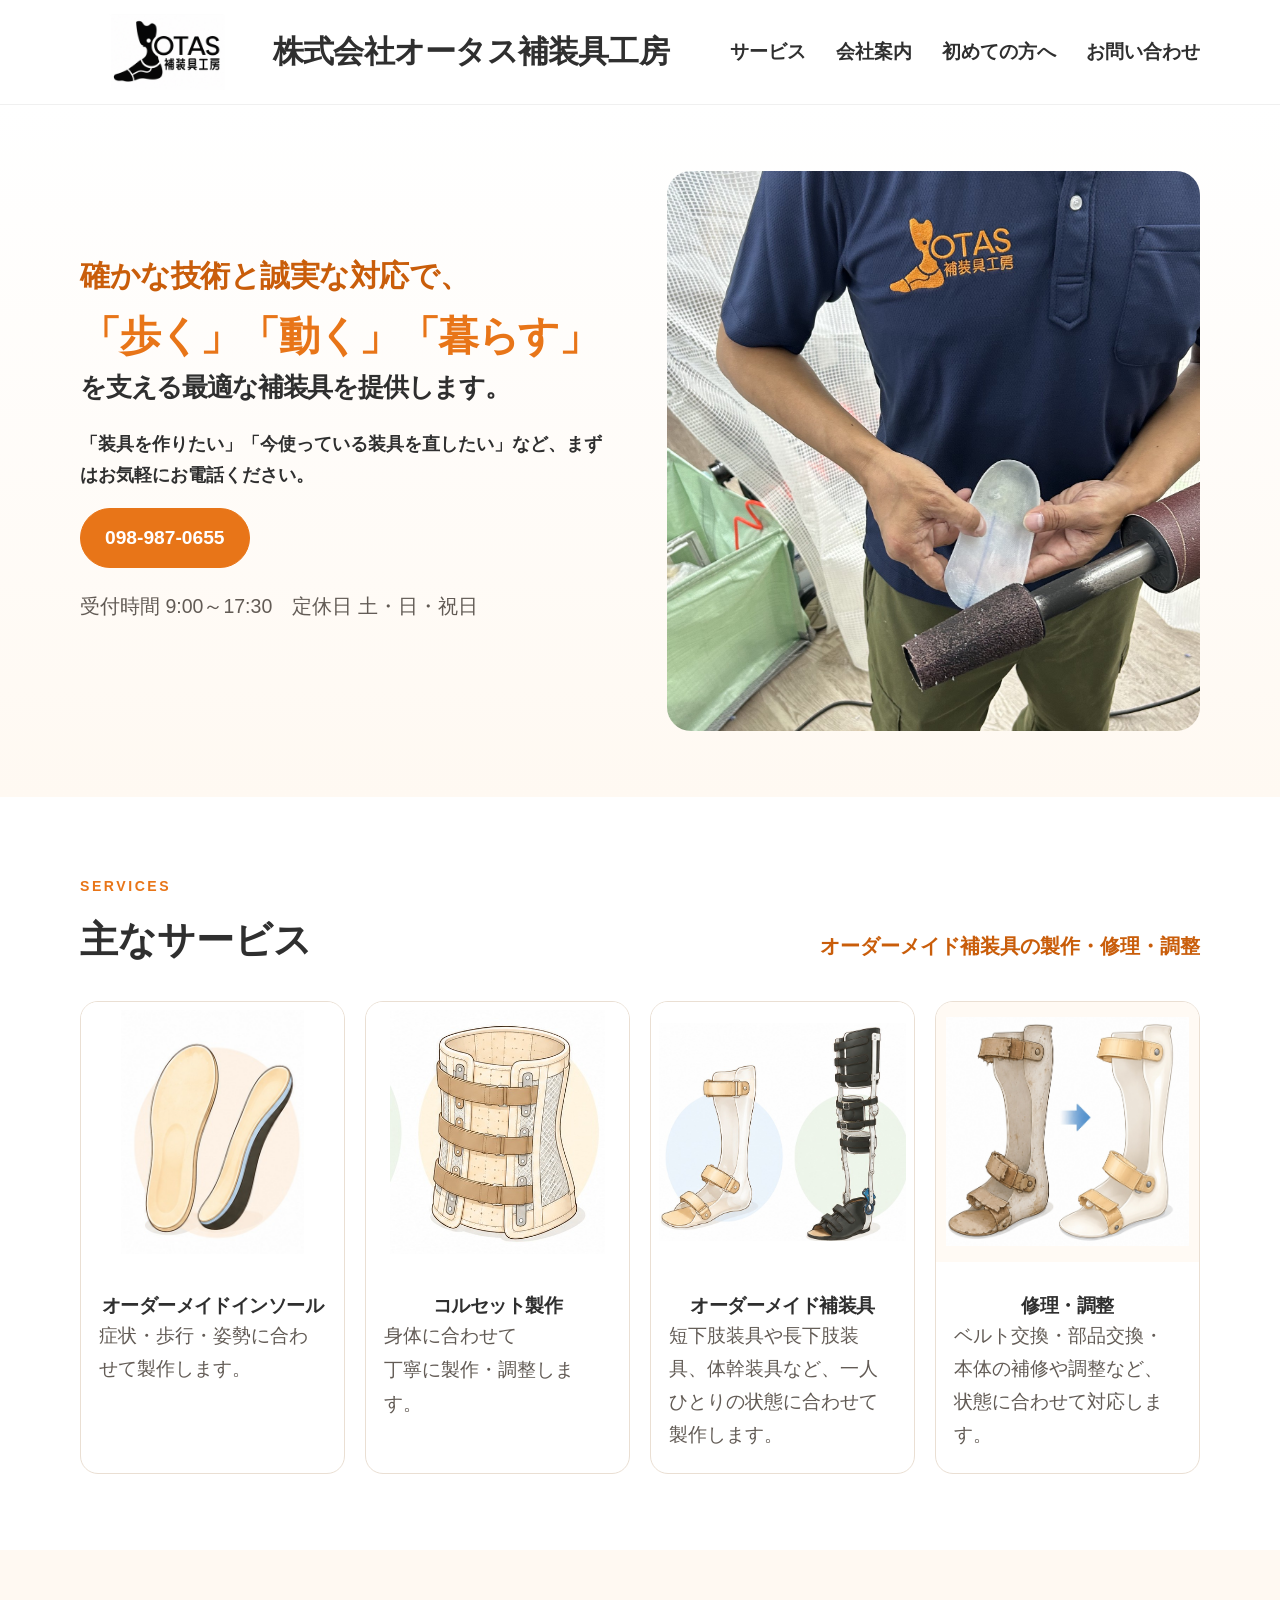
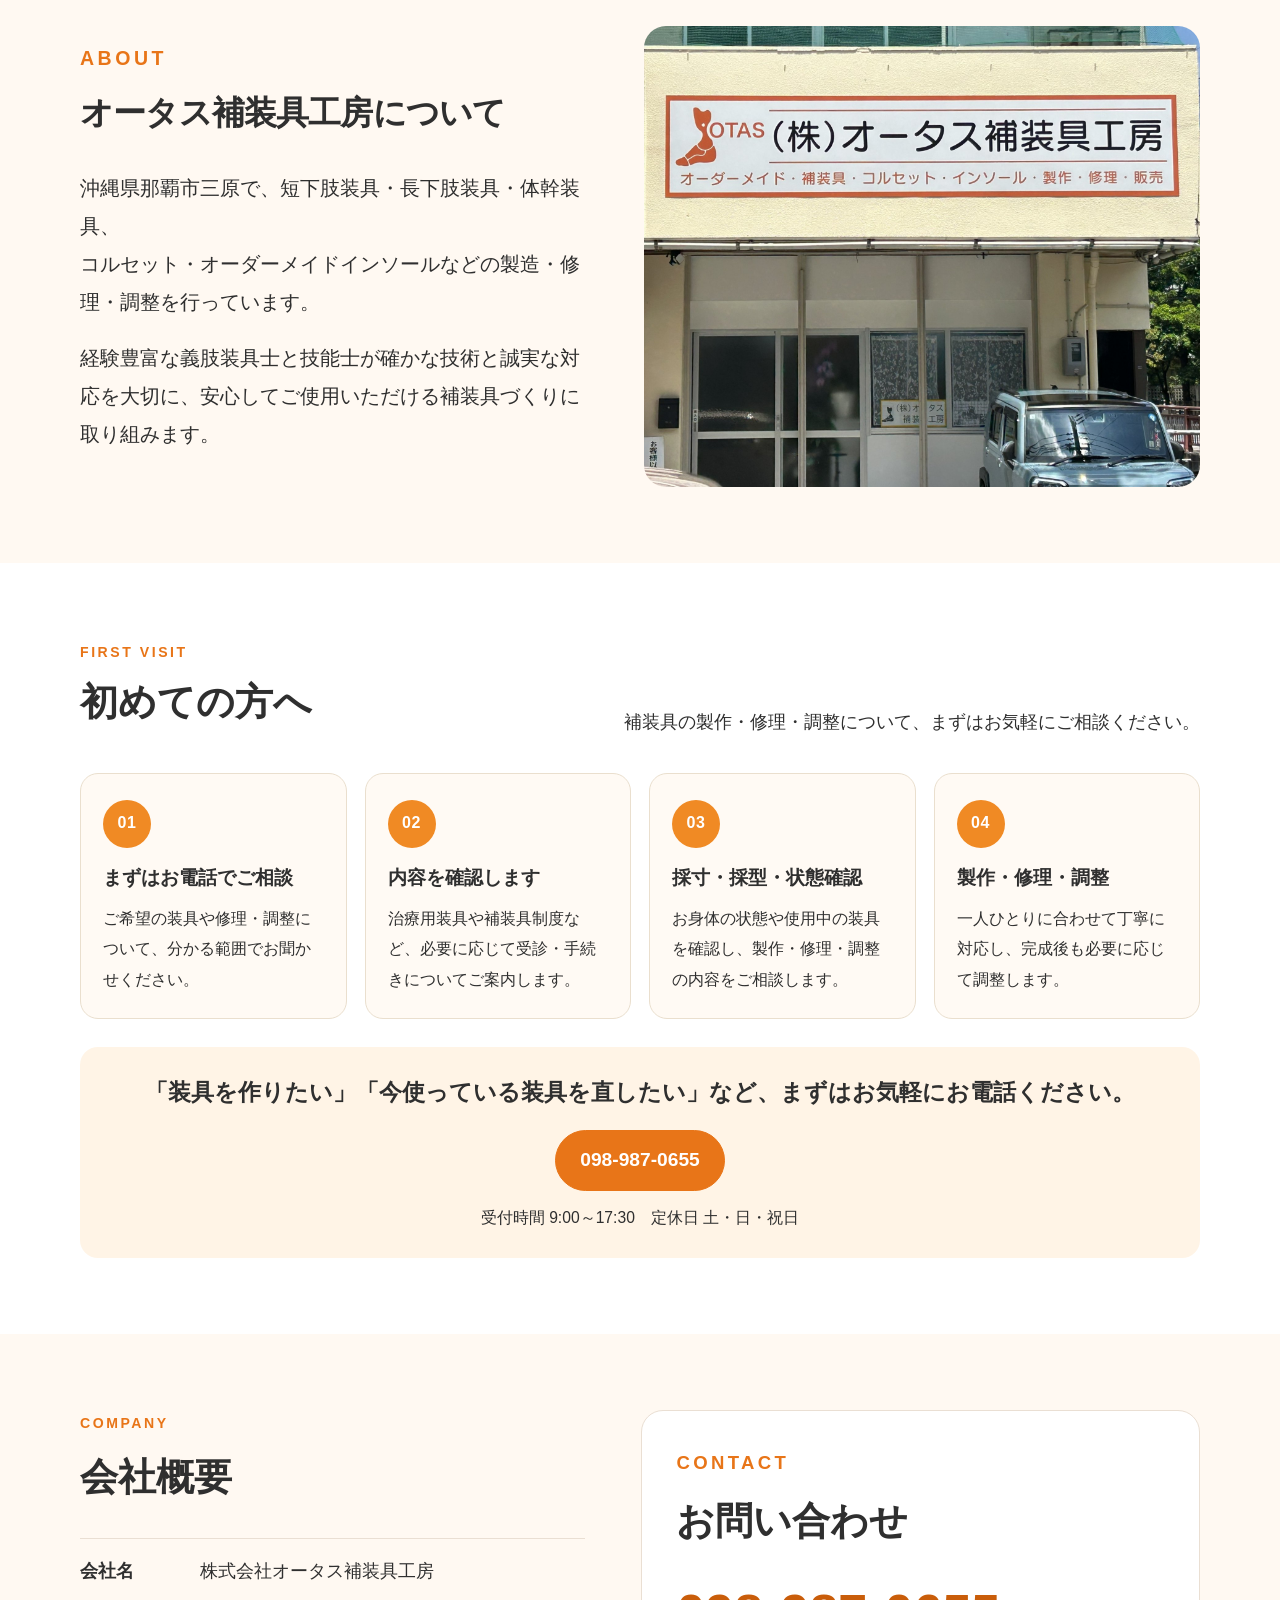
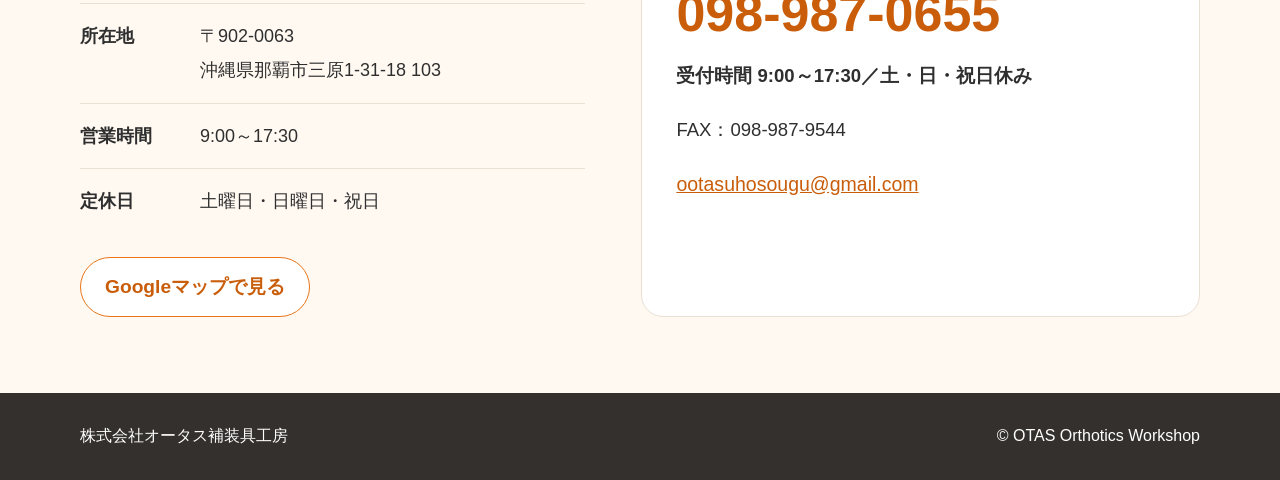
==== commit 758ba91d: "Add files via upload" ====
--- a/index.html
+++ b/index.html
@@ -3,11 +3,9 @@
 <head>
   <meta charset="utf-8">
   <meta name="viewport" content="width=device-width, initial-scale=1">
-  <title>オータス補装具工房｜沖縄県那覇市の補装具・オーダーメイドインソール</title>
-  <meta name="description" content="沖縄県那覇市三原の株式会社オータス補装具工房。短下肢装具・長下肢装具・コルセット・オーダーメイドインソールなど、補装具の製作・修理・調整に対応しています。">
+  <title>株式会社オータス補装具工房｜沖縄県那覇市の補装具・インソール・コルセット製作</title>
+  <meta name="description" content="沖縄県那覇市三原の株式会社オータス補装具工房。短下肢装具・長下肢装具・体幹装具・コルセット・オーダーメイドインソールの製作・修理・調整に対応しています。">
   <link rel="stylesheet" href="style.css">
-
-  <meta name="description" content="沖縄県那覇市三原のオータス補装具工房。オーダーメイド補装具、短下肢装具・長下肢装具、コルセット、インソールの製作・修理・調整を行っています。">
   <meta name="robots" content="index,follow,max-image-preview:large">
   <link rel="canonical" href="https://otas-hosougukoubou.com/">
   <meta property="og:locale" content="ja_JP">
@@ -136,7 +134,7 @@
           <span class="hero-phrase">「歩く」「動く」「暮らす」</span>
           <span class="hero-support-full">を支える最適な補装具を提供します。</span>
         </h1>
-        
+        <p class="hero-consult">「装具を作りたい」「今使っている装具を直したい」など、まずはお気軽にお電話ください。</p>
         <a class="button primary" href="tel:0989870655">098-987-0655</a>
         <p class="small-note">受付時間 9:00～17:30　定休日 土・日・祝日</p>
       </div>
@@ -182,8 +180,8 @@
         <p class="section-kicker">ABOUT</p>
         <h2 class="about-title">オータス補装具工房について</h2>
         <p class="about-copy">
-          <span class="about-line">沖縄県那覇市三原で、オーダーメイド補装具の</span>
-          <span class="about-line">製造・修理・調整を行っています。</span>
+          <span class="about-line">沖縄県那覇市三原で、短下肢装具・長下肢装具・体幹装具、</span>
+          <span class="about-line">コルセット・オーダーメイドインソールなどの製造・修理・調整を行っています。</span>
           <span class="about-gap" aria-hidden="true"></span>
           <span class="about-line">経験豊富な義肢装具士と技能士が確かな技術と誠実な対応を大切に、安心してご使用いただける補装具づくりに取り組みます。</span>
         </p>
@@ -252,6 +250,7 @@
         <p class="section-kicker">CONTACT</p>
         <h2>お問い合わせ</h2>
         <a class="phone" href="tel:0989870655">098-987-0655</a>
+        <p class="contact-hours">受付時間 9:00～17:30／土・日・祝日休み</p>
         <p>FAX：098-987-9544</p>
         <a class="mail" href="mailto:ootasuhosougu@gmail.com">ootasuhosougu@gmail.com</a>
       </div>
--- a/style.css
+++ b/style.css
@@ -639,3 +639,26 @@
     font-size:1.25rem;
   }
 }
+
+
+/* v18: final SEO/content refinements */
+.hero-consult{
+  margin:1.45rem 0 0;
+  max-width:640px;
+  font-size:1.12rem;
+  line-height:1.75;
+  font-weight:700;
+}
+.hero-consult + .button.primary{
+  margin-top:1rem;
+}
+.contact-hours{
+  margin:.65rem 0 1rem;
+  font-weight:700;
+}
+@media(max-width:620px){
+  .hero-consult{
+    font-size:1rem;
+    line-height:1.65;
+  }
+}
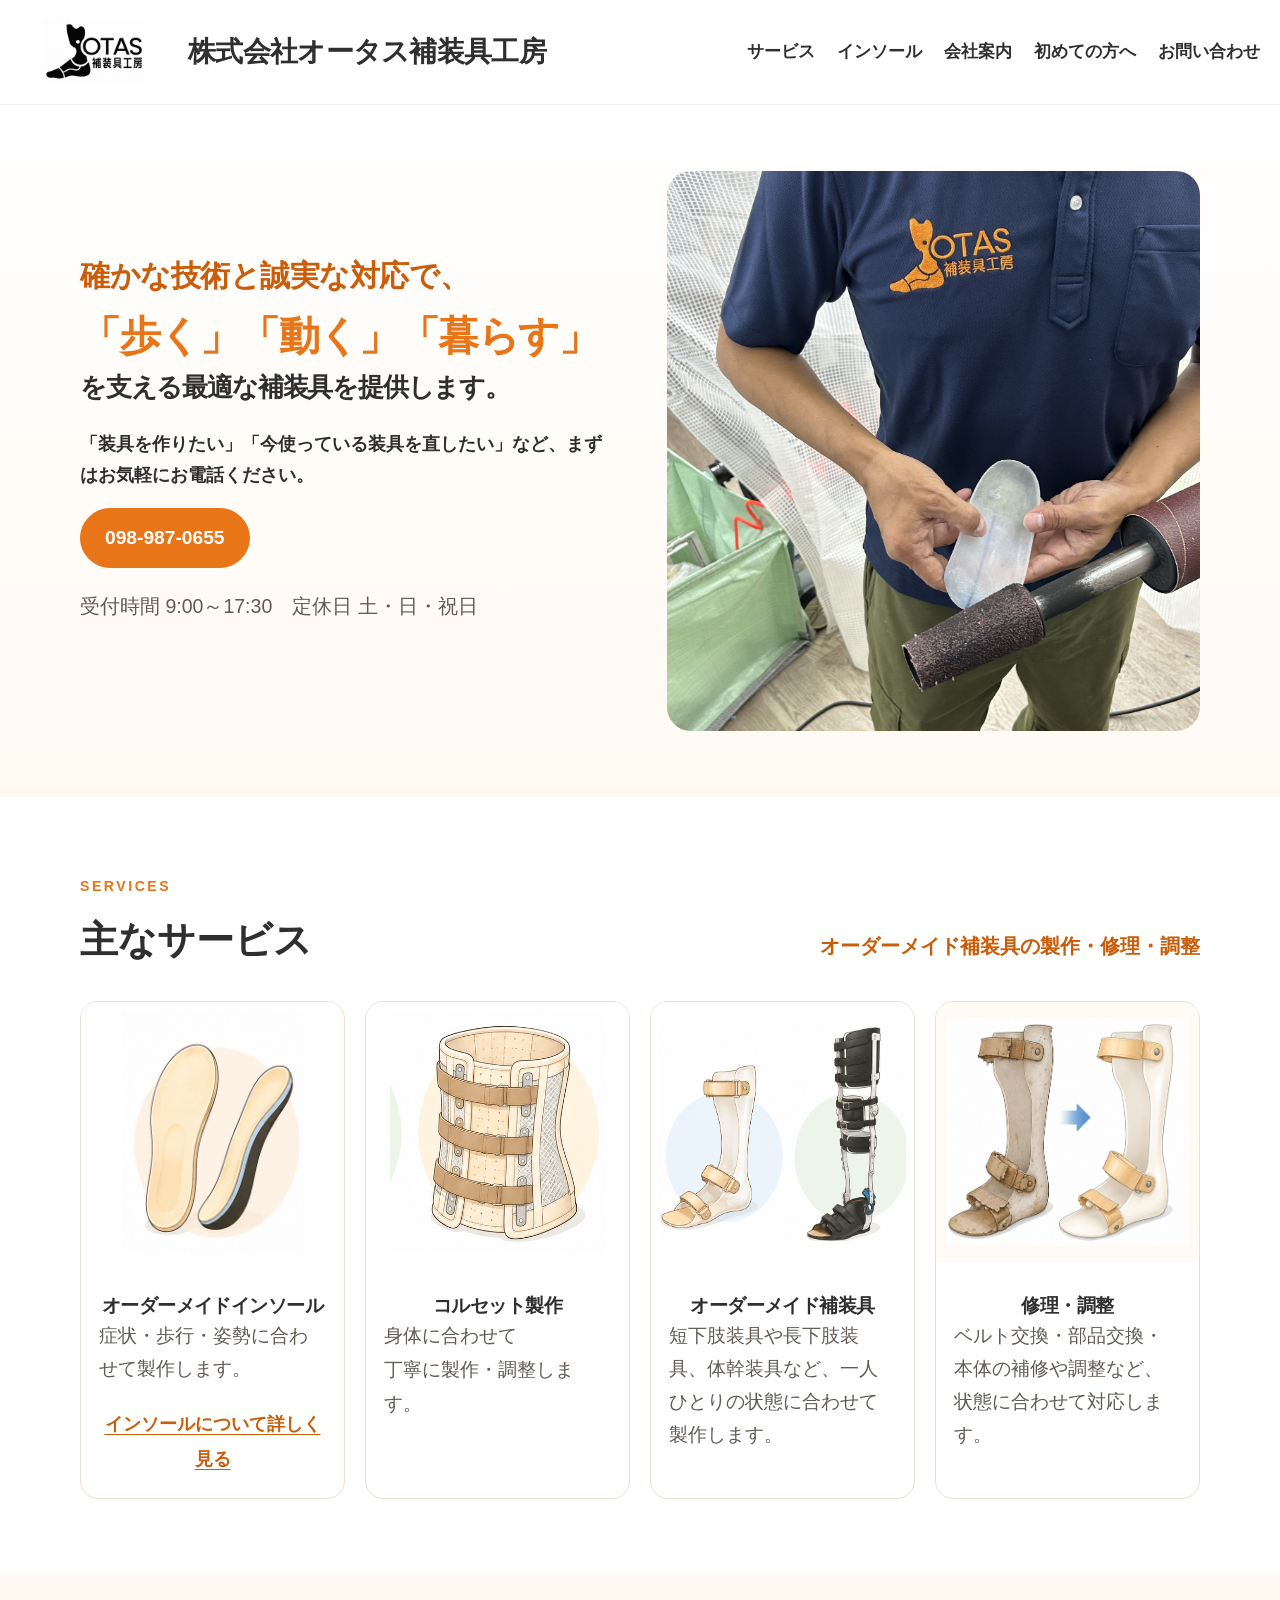
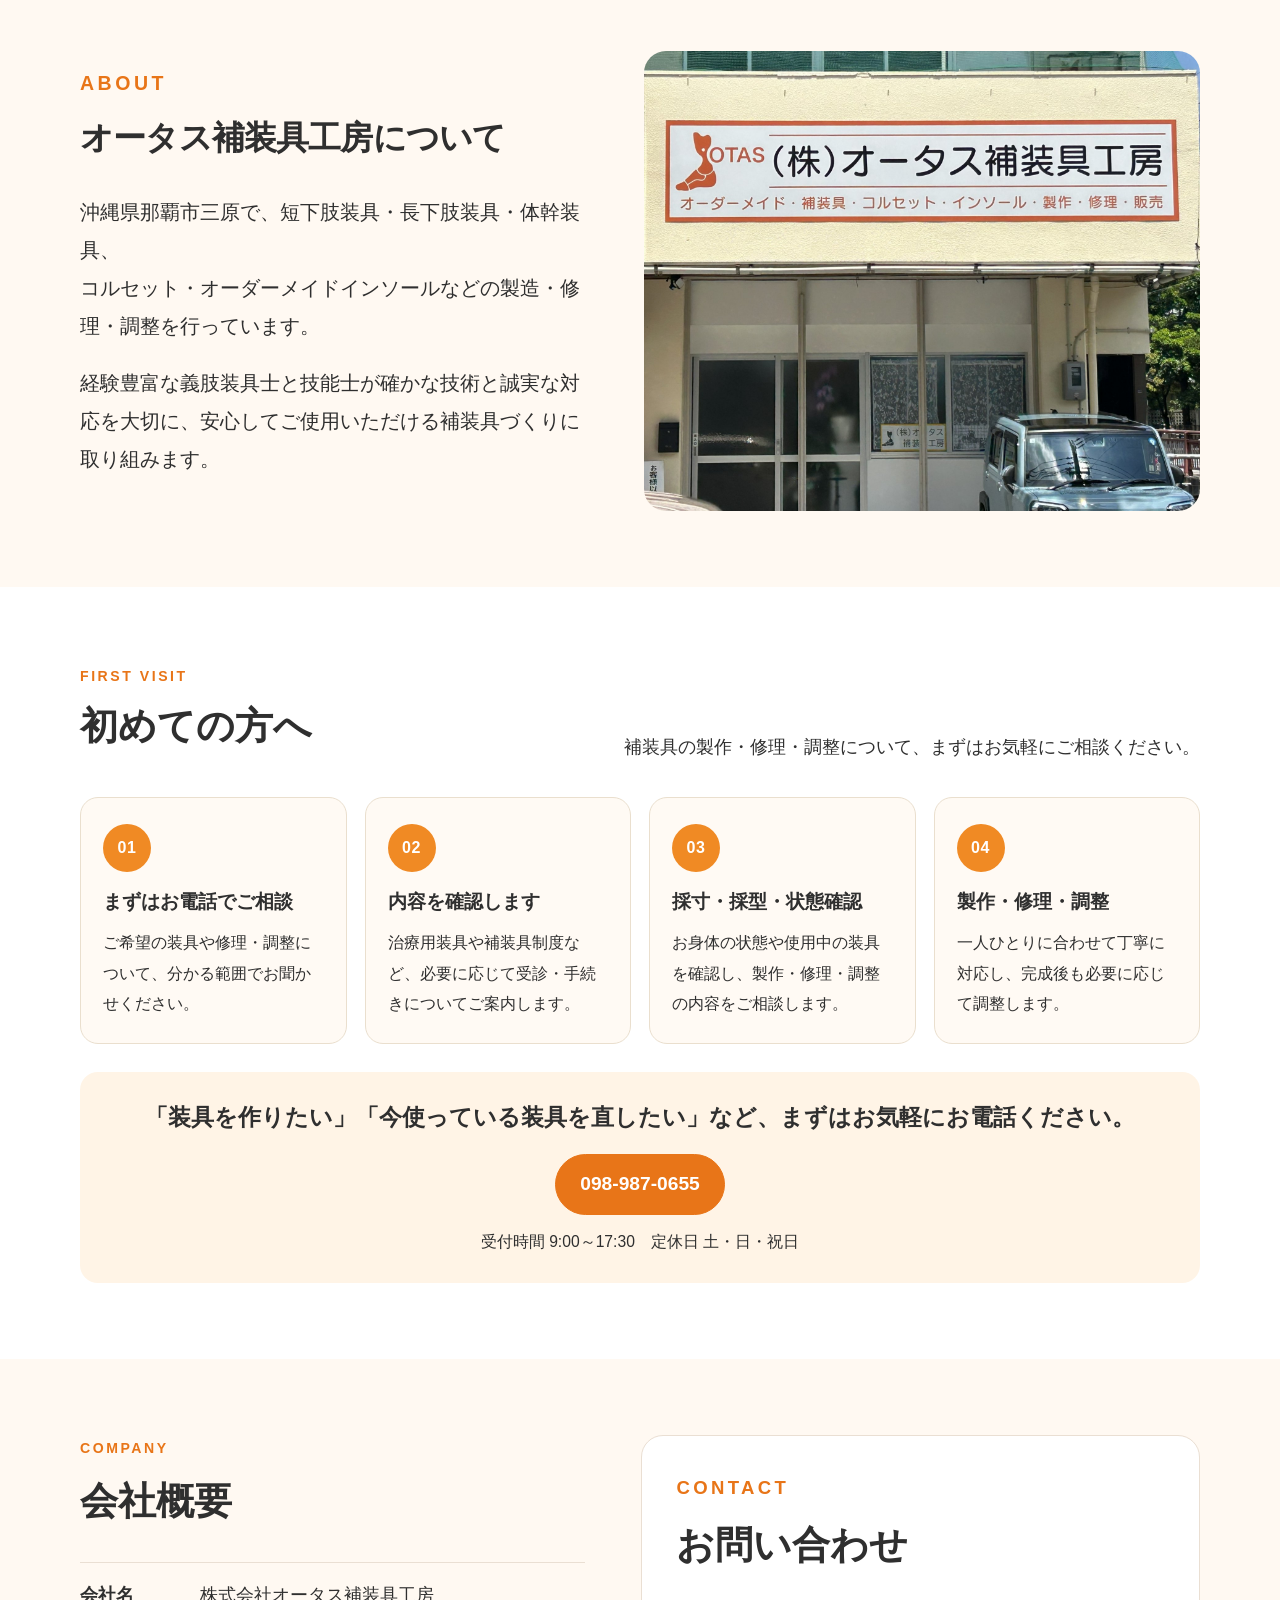
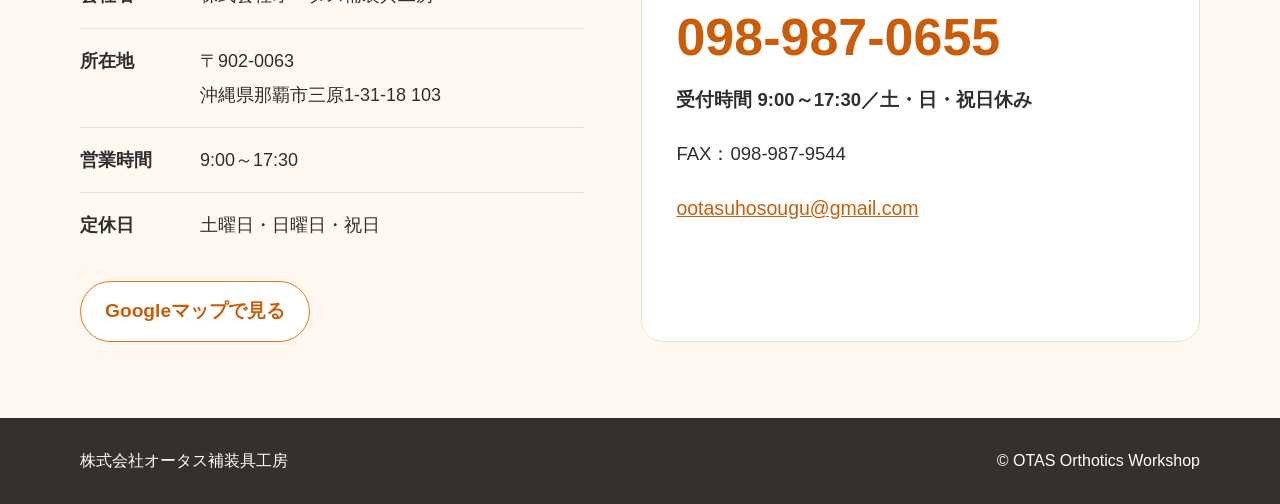
==== commit cb074e1c: "Add files via upload" ====
--- a/index.html
+++ b/index.html
@@ -118,6 +118,7 @@
     <button class="menu-button" aria-expanded="false" aria-controls="site-nav">メニュー</button>
     <nav id="site-nav" class="site-nav">
       <a href="#services">サービス</a>
+      <a href="insole.html">インソール</a>
       <a href="#about">会社案内</a>
       <a href="#first-visit">初めての方へ</a>
       <a href="#contact">お問い合わせ</a>
@@ -154,6 +155,7 @@
           <img class="service-photo service-photo-contain" src="assets/insole-service.jpg" alt="オーダーメイドインソール">
           <h3>オーダーメイドインソール</h3>
           <p>症状・歩行・姿勢に合わせて製作します。</p>
+          <a class="service-more" href="insole.html">インソールについて詳しく見る</a>
         </article>
         <article>
           <img class="service-photo service-photo-contain" src="assets/corset-service-v9.jpg" alt="コルセット製作">
--- a/style.css
+++ b/style.css
@@ -662,3 +662,136 @@
     line-height:1.65;
   }
 }
+
+
+/* v19: insole SEO landing page */
+.service-grid > article:first-child{grid-template-rows:260px 3.2em auto auto}
+.service-more{display:block;margin:0 18px 22px;color:var(--orange-dark);font-weight:700;text-align:center;text-underline-offset:4px}
+.insole-hero{padding:66px 0;background:linear-gradient(180deg,#fff 0%,var(--cream) 100%)}
+.insole-hero-grid{display:grid;grid-template-columns:1fr 1fr;gap:54px;align-items:center}
+.insole-title{display:block;font-size:clamp(2.1rem,3.7vw,3.45rem);line-height:1.35}
+.insole-title span{color:var(--orange)}
+.insole-lead{font-size:1.22rem;line-height:1.9;margin:24px 0 14px}
+.insole-note{font-weight:700;font-size:1.08rem;line-height:1.8;margin:0 0 18px}
+.insole-hero-photo{width:100%;height:520px;object-fit:contain;background:#fff;border-radius:24px;padding:18px}
+.narrow-content{max-width:920px}
+.narrow-content > p:not(.section-kicker){font-size:1.17rem}
+.insole-points{display:grid;grid-template-columns:repeat(3,1fr);gap:20px;margin-top:34px}
+.insole-points article{background:#fff;border:1px solid var(--line);border-radius:18px;padding:26px}
+.insole-points h3{margin:0 0 10px;font-size:1.28rem;color:var(--orange-dark)}
+.insole-points p{margin:0;font-size:1.08rem;line-height:1.8}
+.insole-detail-grid{display:grid;grid-template-columns:1fr 1fr;gap:54px;align-items:center}
+.insole-detail-grid img{width:100%;max-height:500px;object-fit:cover;border-radius:22px}
+.insole-detail-grid p{font-size:1.17rem}
+.consult-box{padding:28px 30px;border:1px solid var(--line);border-radius:18px;background:#fff}
+.consult-box p{margin:0;font-size:1.14rem;line-height:1.9}
+.consult-box .consult-caution{margin-top:14px;font-size:1rem;color:var(--muted)}
+.insole-contact{text-align:center}
+.insole-contact > p:not(.section-kicker){font-size:1.2rem;font-weight:700}
+.insole-contact .button{margin:8px auto 10px}
+.insole-contact span{display:block;color:var(--muted)}
+.back-home{display:inline-block;margin-top:22px;color:var(--orange-dark);font-weight:700;text-underline-offset:4px}
+.site-nav a[aria-current="page"]{color:var(--orange-dark)}
+@media(max-width:900px){
+  .insole-hero-grid,.insole-detail-grid{grid-template-columns:1fr}
+  .insole-hero-photo{height:440px}
+  .insole-points{grid-template-columns:1fr}
+  .service-grid > article:first-child{grid-template-rows:300px 3.2em auto auto}
+}
+@media(max-width:620px){
+  .insole-hero{padding:52px 0}
+  .insole-title{font-size:2rem}
+  .insole-lead{font-size:1.08rem}
+  .insole-hero-photo{height:auto;max-height:420px}
+  .service-grid > article:first-child{grid-template-rows:auto auto auto auto}
+}
+
+
+/* v20: desktop header one-line navigation */
+@media(min-width:901px){
+  .site-header .container{
+    width:min(calc(100% - 36px),1240px);
+  }
+  .site-header .header-inner{
+    gap:18px;
+  }
+  .site-header .brand{
+    flex:0 0 auto;
+  }
+  .site-header .brand img{
+    width:150px;
+    height:70px;
+  }
+  .site-header .brand span{
+    font-size:clamp(1.65rem,2.15vw,2.15rem);
+  }
+  .site-nav{
+    flex:0 0 auto;
+    flex-wrap:nowrap;
+    gap:22px;
+  }
+  .site-nav a{
+    white-space:nowrap;
+    word-break:keep-all;
+    font-size:1.05rem;
+    line-height:1.2;
+  }
+}
+
+/* v20: highlight symptom names without making the hero feel crowded */
+.insole-lead strong{
+  color:var(--orange-dark);
+  font-weight:800;
+}
+
+
+/* v22: approved insole hero layout */
+@media(min-width:901px){
+  .insole-hero{padding:52px 0 58px}
+  .insole-hero-grid{
+    grid-template-columns:minmax(0,1.08fr) minmax(420px,.92fr);
+    gap:46px;
+    align-items:start;
+  }
+  .insole-hero .section-kicker{margin-top:4px;margin-bottom:8px}
+  .insole-title{
+    white-space:nowrap;
+    word-break:keep-all;
+    font-size:clamp(2.15rem,3.2vw,3.25rem);
+    line-height:1.22;
+    letter-spacing:-.035em;
+    margin-bottom:0;
+  }
+  .insole-lead{
+    font-size:clamp(1.08rem,1.35vw,1.22rem);
+    line-height:1.82;
+    margin:22px 0 14px;
+  }
+  .insole-note{
+    margin:14px 0 14px;
+    padding:16px 20px;
+    border:1px solid rgba(235,111,0,.35);
+    border-radius:14px;
+    background:rgba(255,255,255,.68);
+    font-size:clamp(1.02rem,1.18vw,1.12rem);
+    line-height:1.75;
+  }
+  .insole-hero .button.primary{margin-top:0}
+  .insole-hero-photo{
+    height:500px;
+    margin-top:98px;
+    padding:0;
+    object-fit:cover;
+    object-position:center;
+    background:#fff;
+    border-radius:22px;
+  }
+}
+@media(max-width:900px){
+  .insole-title{white-space:normal}
+  .desktop-break{display:none}
+}
+@media(max-width:620px){
+  .insole-lead{margin-top:18px;line-height:1.78}
+  .insole-note{padding:14px 16px;border:1px solid rgba(235,111,0,.30);border-radius:14px;background:rgba(255,255,255,.7)}
+}
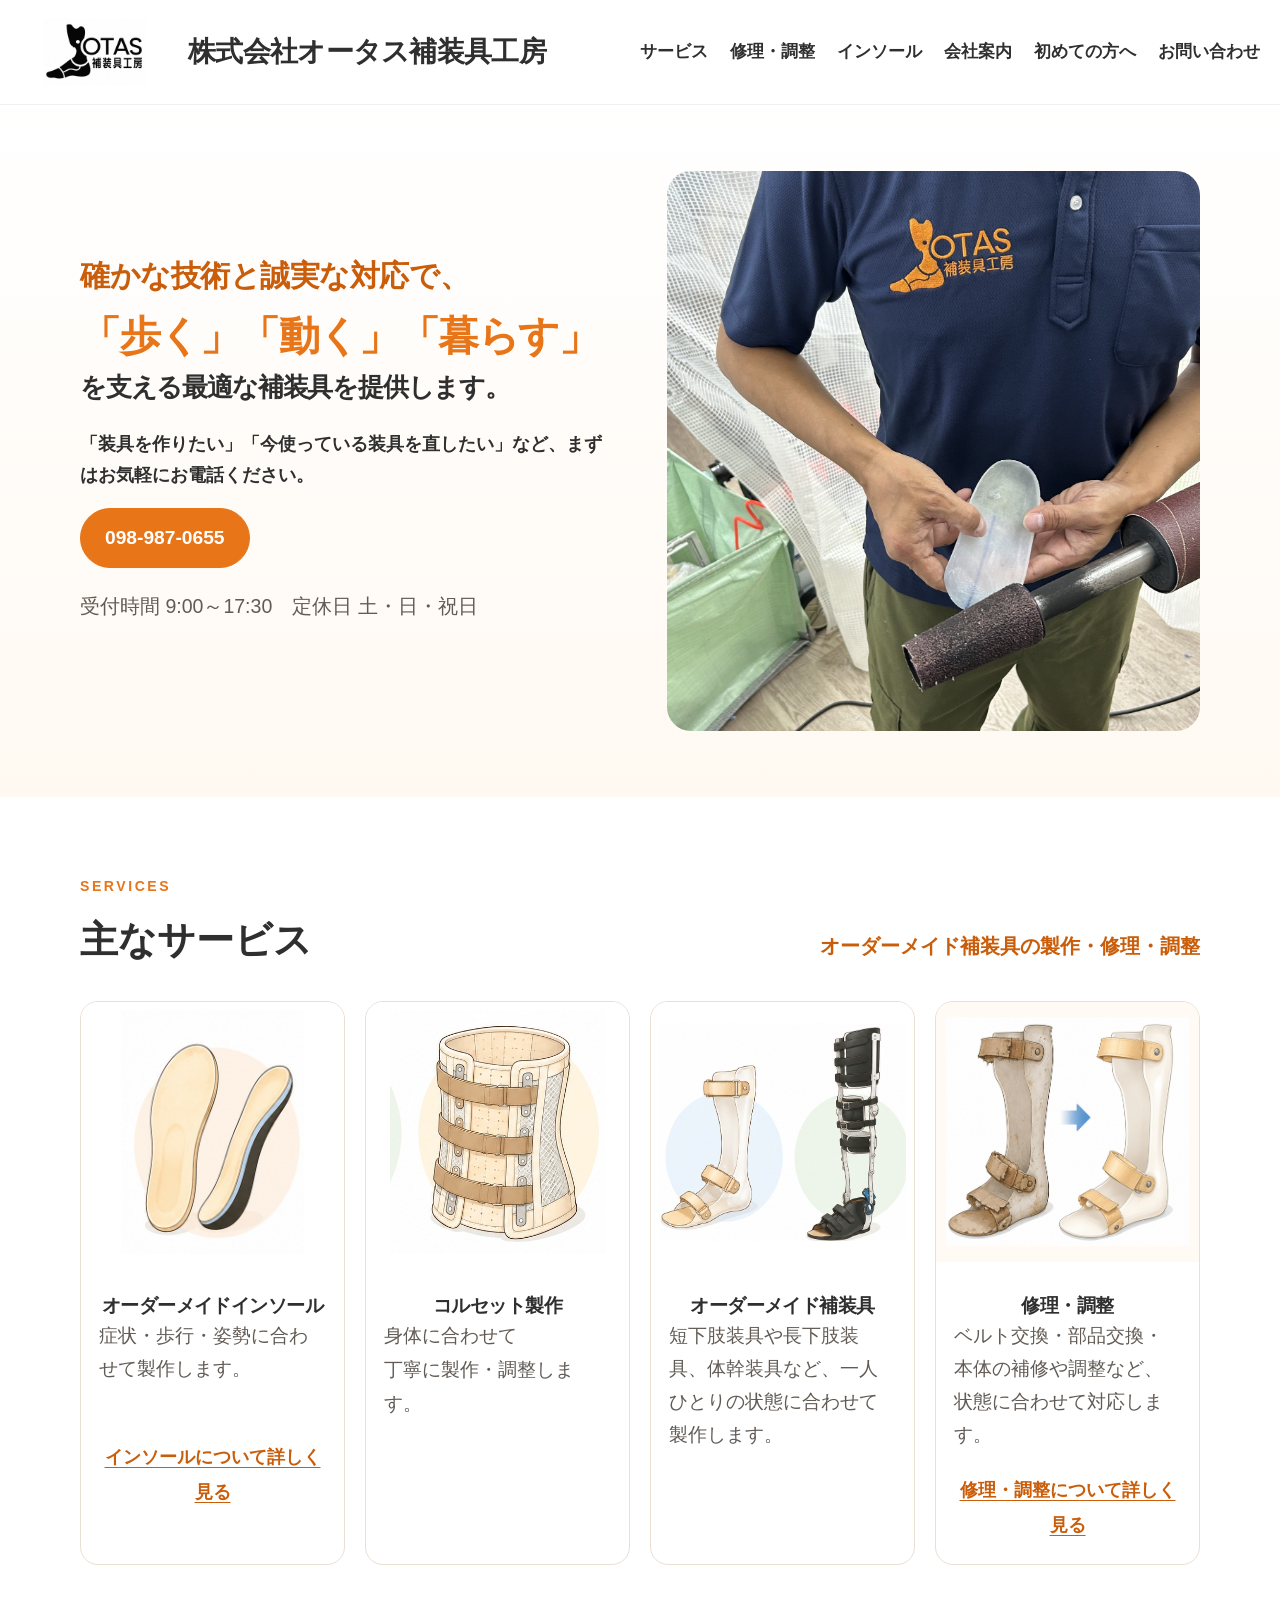
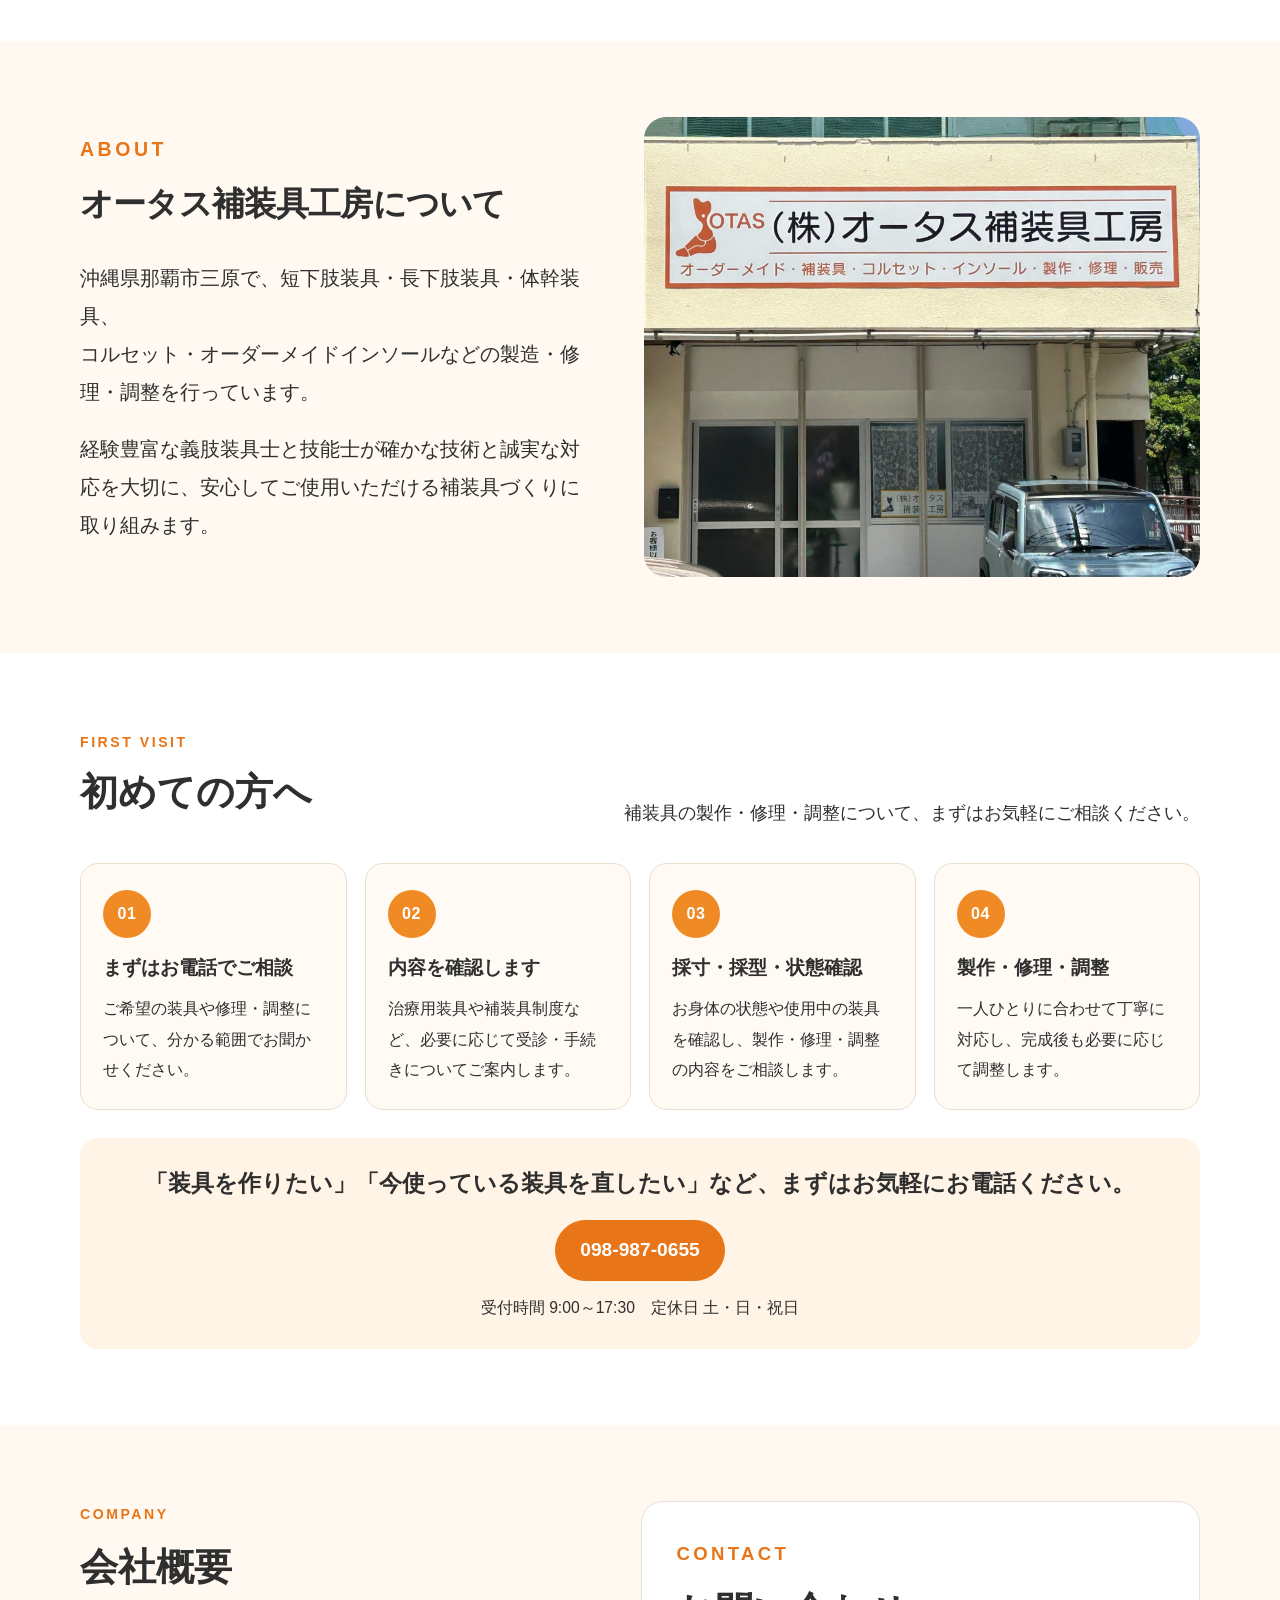
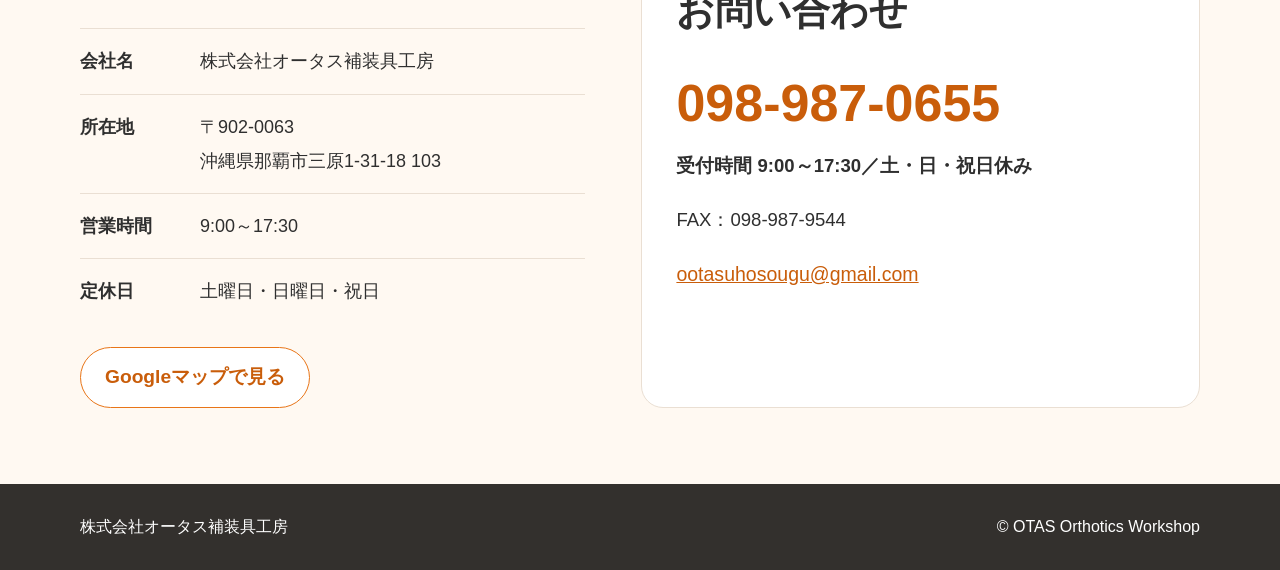
==== commit 8fe31cb9: "Add files via upload" ====
--- a/index.html
+++ b/index.html
@@ -118,6 +118,7 @@
     <button class="menu-button" aria-expanded="false" aria-controls="site-nav">メニュー</button>
     <nav id="site-nav" class="site-nav">
       <a href="#services">サービス</a>
+      <a href="repair.html">修理・調整</a>
       <a href="insole.html">インソール</a>
       <a href="#about">会社案内</a>
       <a href="#first-visit">初めての方へ</a>
@@ -171,6 +172,7 @@
           <img class="service-photo service-photo-contain repair-before-after" src="assets/repair-service-v9.jpg" alt="修理前と修理後の短下肢装具">
           <h3>修理・調整</h3>
           <p>ベルト交換・部品交換・本体の補修や調整など、状態に合わせて対応します。</p>
+          <a class="service-more" href="repair.html">修理・調整について詳しく見る</a>
         </article>
       </div>
     </div>
